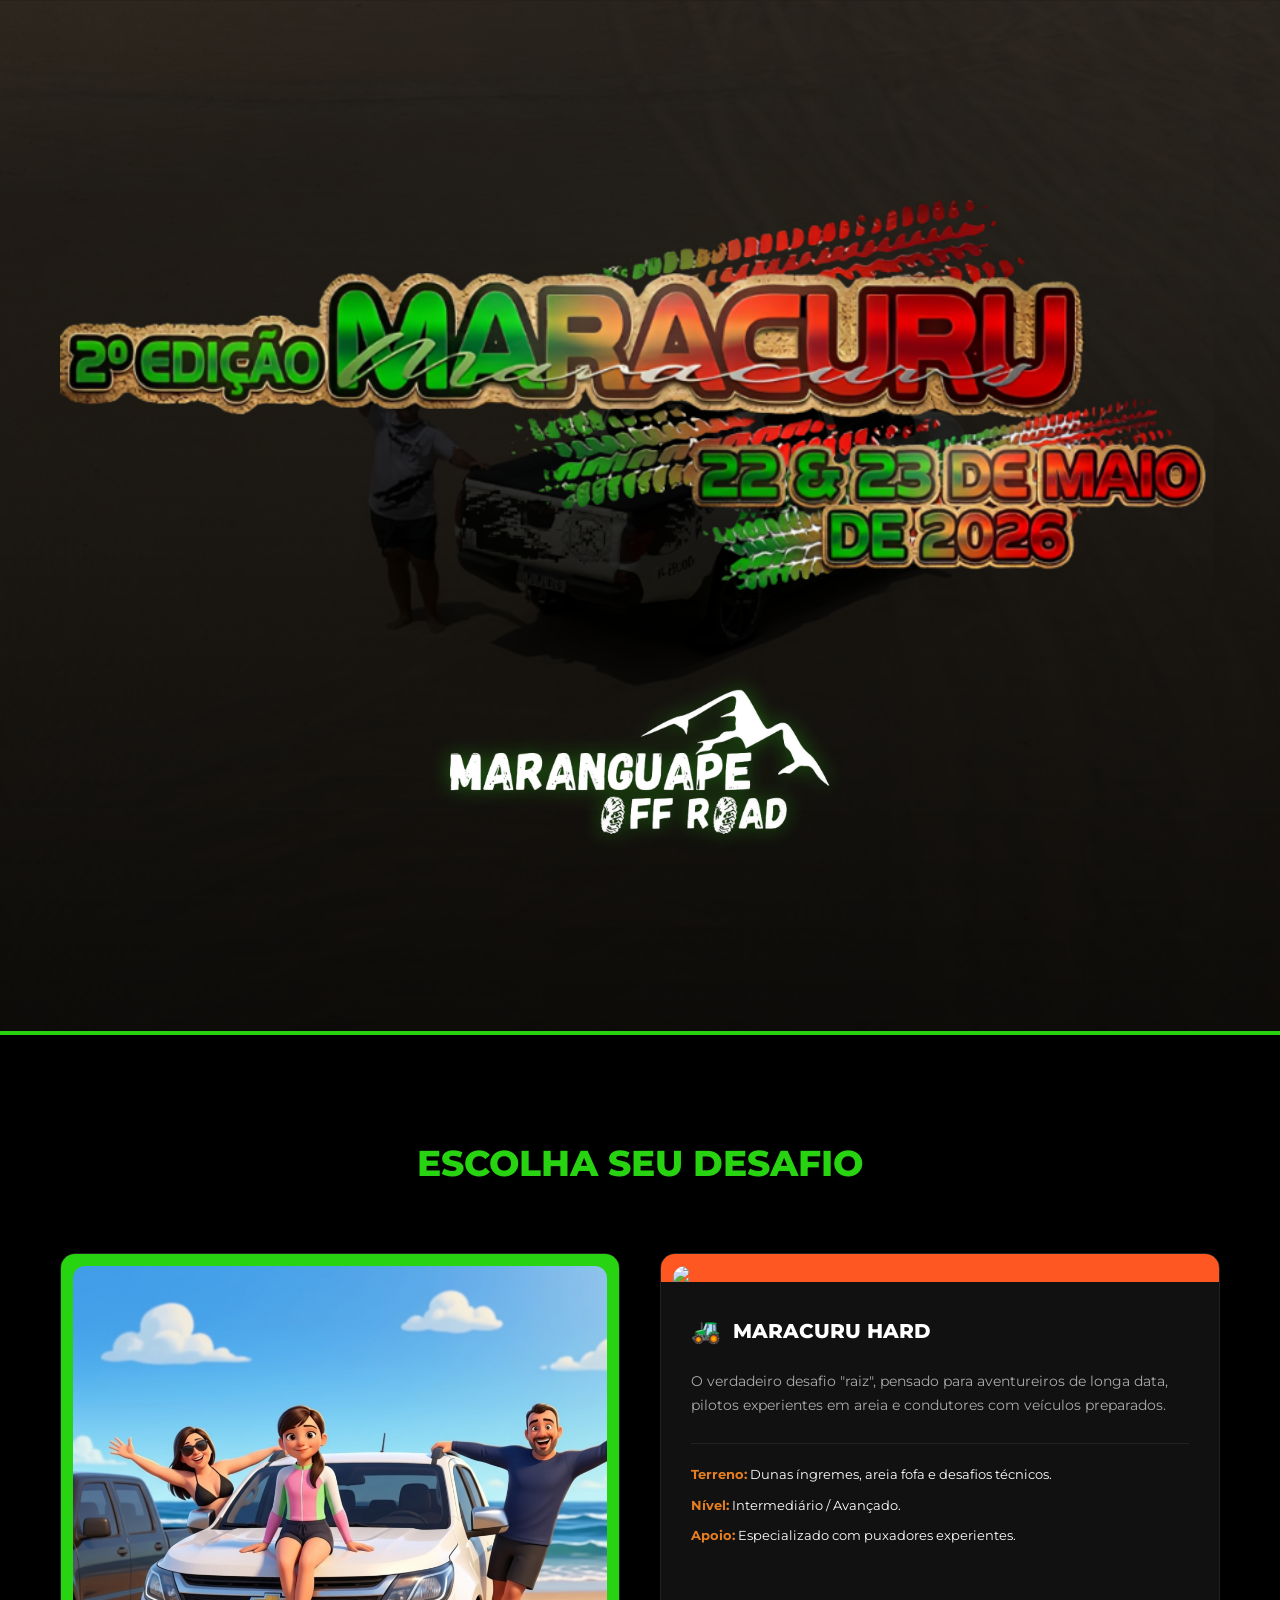
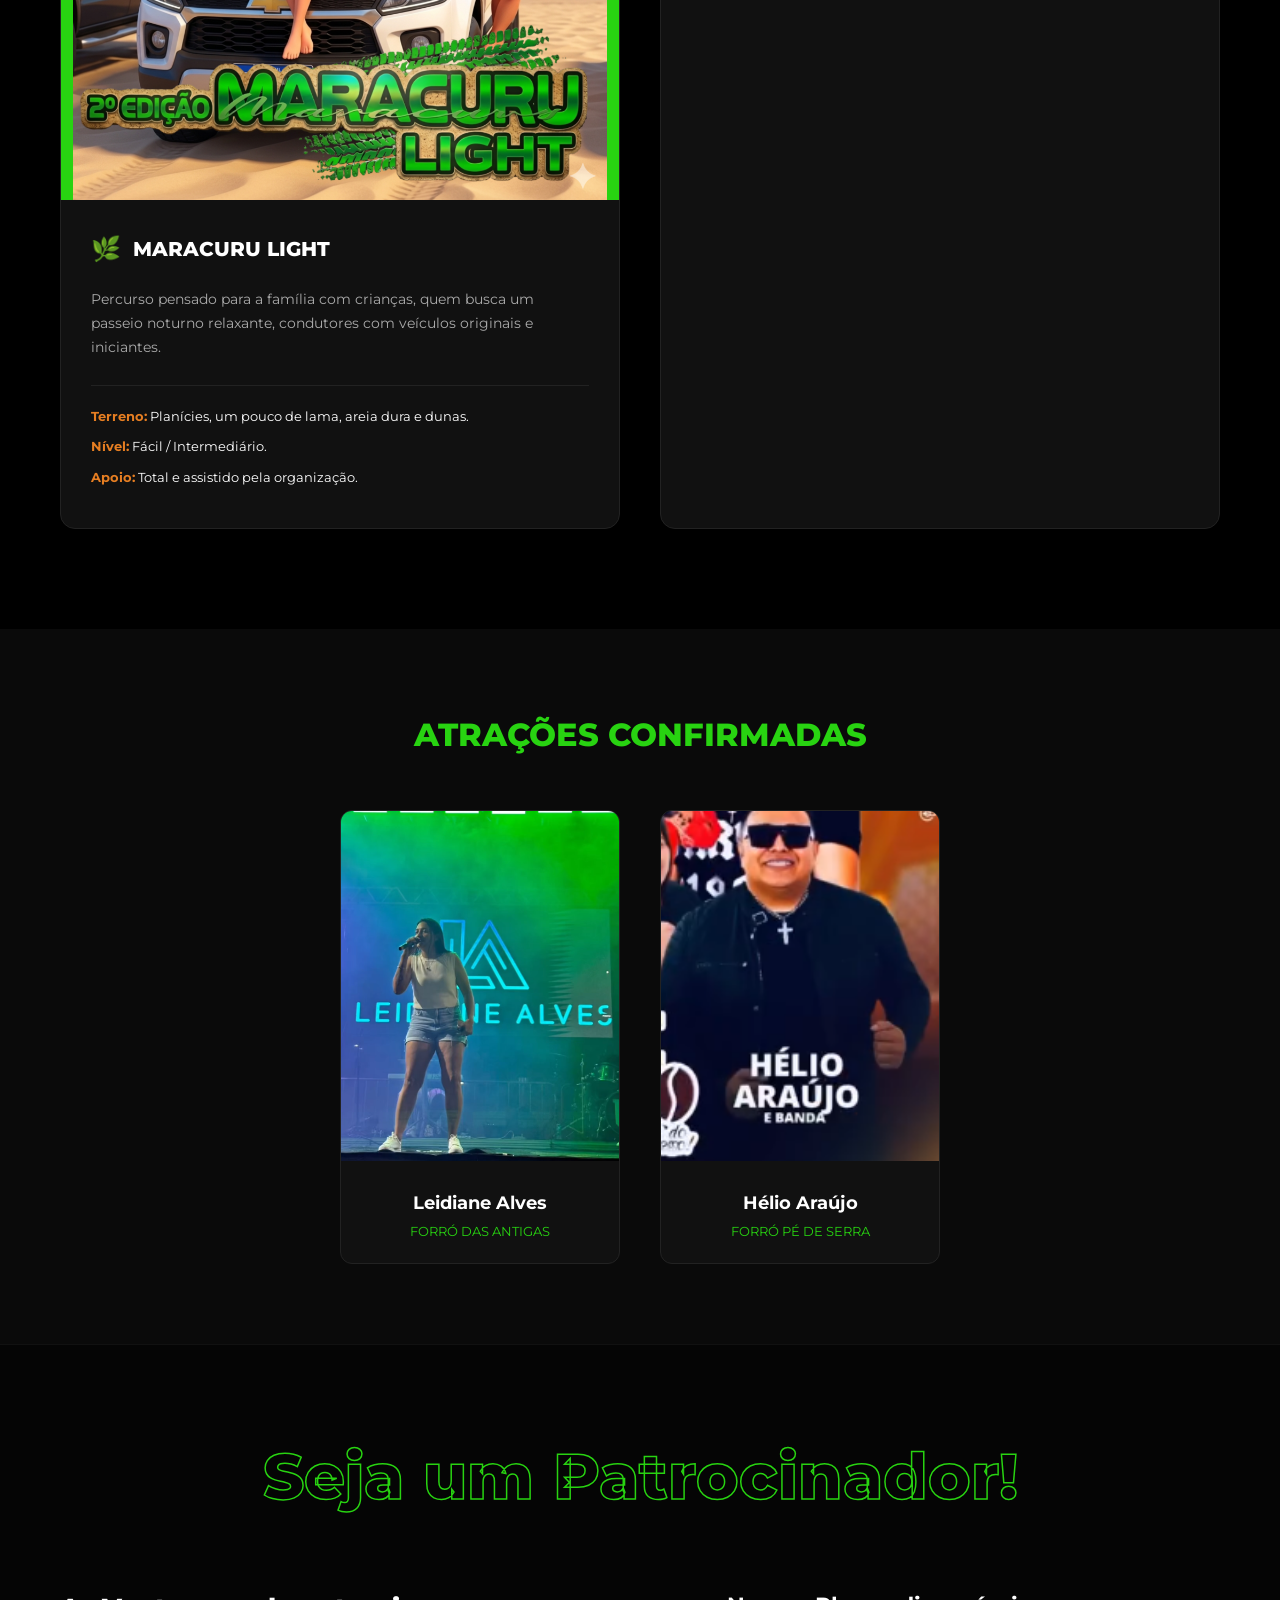
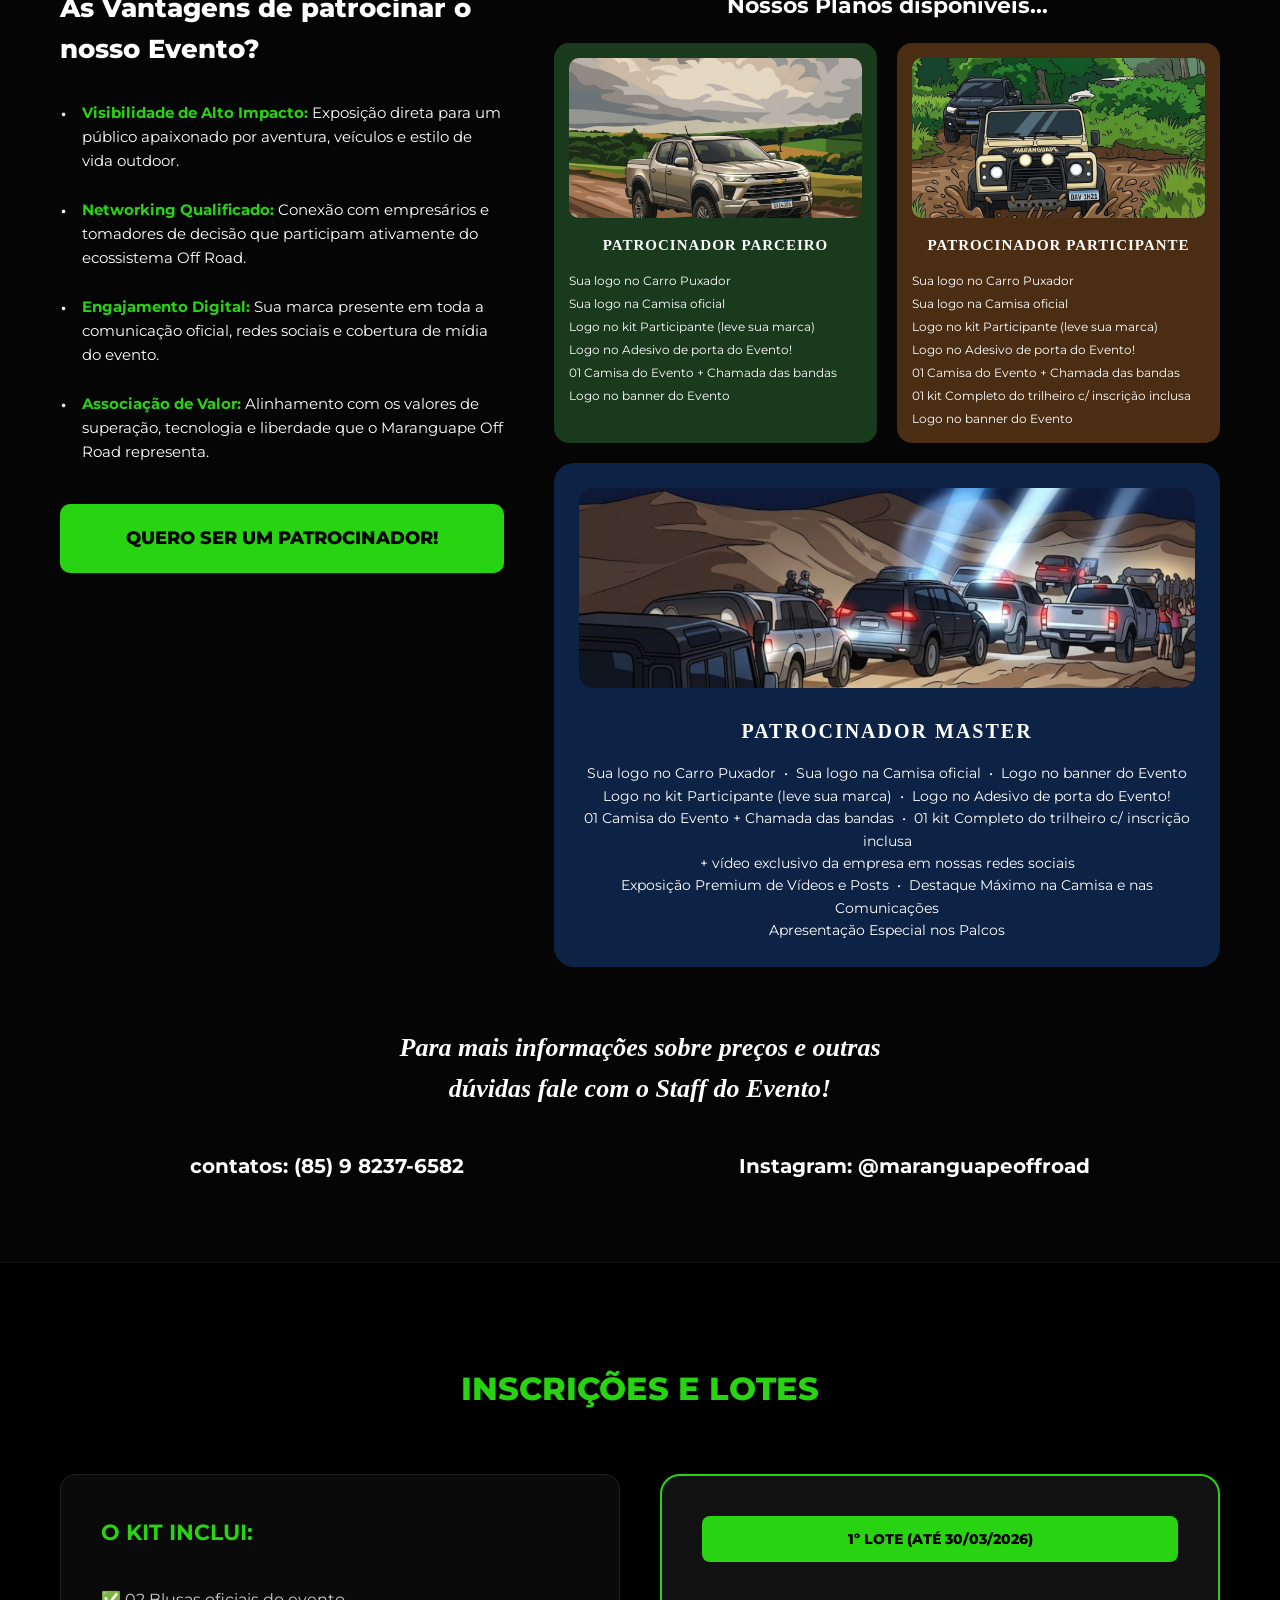
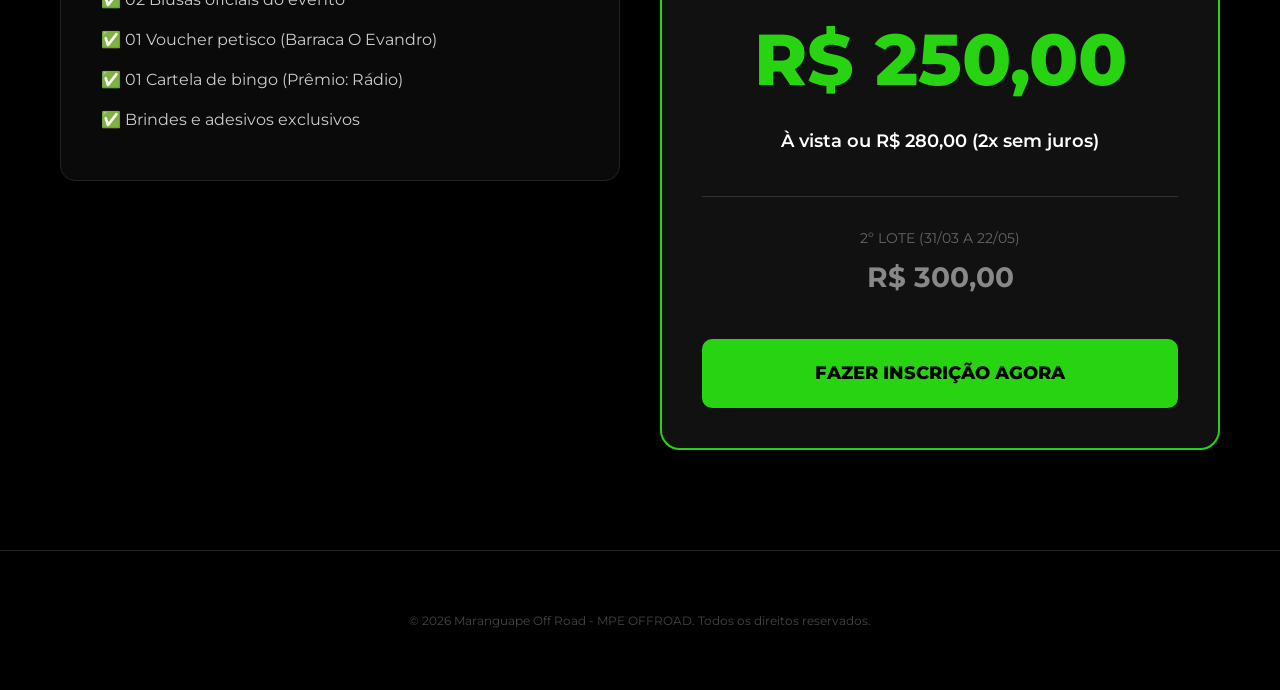
==== index.html @ 3bf5df9e "Update index.html" ====
<!doctype html>
<html lang="pt-br">
  <head>
    <meta charset="UTF-8" />
    <meta name="viewport" content="width=device-width, initial-scale=1.0" />
    <title>2ª Edição Maracuru - Desafio nas Dunas</title>
    <link rel="stylesheet" href="style.css" />
    <link
      href="https://fonts.googleapis.com/css2?family=Montserrat:wght@400;700;800&display=swap"
      rel="stylesheet"
    />
    <style>
      body {
        font-family: "Montserrat", sans-serif;
        background-color: #000;
        color: #fff;
        margin: 0;
        padding: 0;
      }
      .container {
        max-width: 1200px;
        margin: 0 auto;
        padding: 0 20px;
      }

      .btn-principal {
        display: inline-block;
        background-color: #28d311;
        color: #000;
        padding: 15px 35px;
        border-radius: 5px;
        font-weight: 800;
        text-decoration: none;
        text-transform: uppercase;
        transition: 0.3s;
        border: none;
        cursor: pointer;
        text-align: center;
      }
      .btn-principal:hover {
        transform: scale(1.05);
        box-shadow: 0 0 20px rgba(40, 211, 17, 0.5);
      }

      /* Estilos dos Cards de Desafio */
      .grid-desafios {
        display: grid;
        grid-template-columns: repeat(auto-fit, minmax(340px, 1fr));
        gap: 40px;
        margin-top: 50px;
      }
      .card-desafio {
        background: #111;
        border-radius: 15px;
        overflow: hidden;
        border: 1px solid #222;
      }
      .img-moldura {
        padding: 12px 12px 0 12px;
      }
      .img-moldura img {
        width: 100%;
        height: auto;
        display: block;
        border-radius: 12px 12px 0 0;
      }
      .verde-light {
        background: #28d311;
      }
      .laranja-hard {
        background: #ff5722;
      }
      .card-conteudo {
        padding: 30px;
      }
      .titulo-card-rota {
        display: flex;
        align-items: center;
        gap: 12px;
        font-size: 20px;
        font-weight: 800;
        margin-bottom: 20px;
        text-transform: uppercase;
      }
      .icon-light {
        color: #28d311;
        font-size: 24px;
      }
      .icon-hard {
        color: #ff5722;
        font-size: 24px;
      }
      .desc-texto {
        color: #aaa;
        font-size: 14px;
        line-height: 1.7;
        margin-bottom: 25px;
      }
      .lista-info {
        list-style: none;
        padding: 0;
        font-size: 13px;
        border-top: 1px solid #222;
        padding-top: 20px;
      }
      .lista-info li {
        margin-bottom: 10px;
      }
      .lista-info strong {
        color: #e67e22;
      }

      /* Estilo do Lote Final */
      .lotes-grid {
        display: grid;
        grid-template-columns: repeat(auto-fit, minmax(320px, 1fr));
        gap: 40px;
        margin-top: 60px;
        align-items: start;
      }
      .card-lote-estilo-foto {
        background: #111;
        border: 2px solid #28d311;
        border-radius: 20px;
        padding: 40px;
        text-align: center;
        position: relative;
      }
    </style>
  </head>
  <body>
    <header
      style="
        background-image:
          linear-gradient(to bottom, rgba(0, 0, 0, 0.7), rgba(0, 0, 0, 0.9)),
          url(&quot;layoutmaracuru.png&quot;);
        background-size: cover;
        background-position: center;
        padding: 160px 20px;
        text-align: center;
      "
    >
      <div
        class="container"
        style="display: flex; flex-direction: column; align-items: center"
      >
        <div
          style="
            display: flex;
            justify-content: center;
            align-items: center;
            position: relative;
            width: 100%;
            max-width: 1400px;
            margin-bottom: 50px;
          "
        >
          <img
            src="maracurufinals.png"
            alt="2ª Edição Maracuru"
            style="
              max-width: 1200px;
              width: 100%;
              height: auto;
              margin-bottom: 0px;
            "
          />
        </div>

          <img
            src="mpeoffroad.png"
            alt="MPE Offroad"
            style="
              max-width: 380px;
              width: 90%;
              height: auto;
              transition: 0.3s;
              filter: drop-shadow(0 0 10px rgba(40, 211, 17, 0.4));
            "
            onmouseover="this.style.transform = 'scale(1.05)'"
            onmouseout="this.style.transform = 'scale(1)'"
          />
        </a>
      </div>
    </header>

    <section style="padding: 100px 0; background: #000">
      <div class="container">
        <h2
          style="
            color: #28d311;
            text-align: center;
            font-size: 36px;
            font-weight: 800;
            text-transform: uppercase;
            margin-bottom: 60px;
          "
        >
          Escolha seu desafio
        </h2>
        <div class="grid-desafios">
          <div class="card-desafio">
            <div class="img-moldura verde-light">
              <img src="mlight.png" />
            </div>
            <div class="card-conteudo">
              <div class="titulo-card-rota">
                <span class="icon-light">🌿</span> MARACURU LIGHT
              </div>
              <p class="desc-texto">
                Percurso pensado para a família com crianças, quem busca um
                passeio noturno relaxante, condutores com veículos originais e
                iniciantes.
              </p>
              <ul class="lista-info">
                <li>
                  <strong>Terreno:</strong> Planícies, um pouco de lama, areia
                  dura e dunas.
                </li>
                <li><strong>Nível:</strong> Fácil / Intermediário.</li>
                <li>
                  <strong>Apoio:</strong> Total e assistido pela organização.
                </li>
              </ul>
            </div>
          </div>
          <div class="card-desafio">
            <div class="img-moldura laranja-hard">
              <img src="mhard.png" />
            </div>
            <div class="card-conteudo">
              <div class="titulo-card-rota">
                <span class="icon-hard">🚜</span> MARACURU HARD
              </div>
              <p class="desc-texto">
                O verdadeiro desafio "raiz", pensado para aventureiros de longa
                data, pilotos experientes em areia e condutores com veículos
                preparados.
              </p>
              <ul class="lista-info">
                <li>
                  <strong>Terreno:</strong> Dunas íngremes, areia fofa e
                  desafios técnicos.
                </li>
                <li><strong>Nível:</strong> Intermediário / Avançado.</li>
                <li>
                  <strong>Apoio:</strong> Especializado com puxadores
                  experientes.
                </li>
              </ul>
            </div>
          </div>
        </div>
      </div>
    </section>

    <section style="padding: 80px 0; background: #0a0a0a">
      <div class="container">
        <h2
          style="
            color: #28d311;
            text-align: center;
            font-size: 32px;
            font-weight: 800;
            text-transform: uppercase;
          "
        >
          Atrações Confirmadas
        </h2>
        <div
          style="
            display: flex;
            flex-wrap: wrap;
            justify-content: center;
            gap: 40px;
            margin-top: 50px;
          "
        >
          <div
            style="
              background: #111;
              width: 280px;
              border-radius: 12px;
              overflow: hidden;
              text-align: center;
              border: 1px solid #222;
            "
          >
            <img
              src="leidiane.png"
              style="width: 100%; height: 350px; object-fit: cover"
            />
            <div style="padding: 20px">
              <h4 style="margin: 0; font-size: 18px; font-weight: 700">
                Leidiane Alves
              </h4>
              <small style="color: #28d311; text-transform: uppercase"
                >Forró das Antigas</small
              >
            </div>
          </div>
          <div
            style="
              background: #111;
              width: 280px;
              border-radius: 12px;
              overflow: hidden;
              text-align: center;
              border: 1px solid #222;
            "
          >
            <img
              src="helioaraujo.png"
              style="width: 100%; height: 350px; object-fit: cover"
            />
            <div style="padding: 20px">
              <h4 style="margin: 0; font-size: 18px; font-weight: 700">
                Hélio Araújo
              </h4>
              <small style="color: #28d311; text-transform: uppercase"
                >Forró Pé de Serra</small
              >
            </div>
          </div>
        </div>
      </div>
    </section>

    <section
      id="patrocinadores"
      style="padding: 80px 0; background: #050505; border-top: 1px solid #111"
    >
      <div class="container" style="max-width: 1200px">
        <div style="text-align: center; margin-bottom: 60px">
          <h2
            style="
              font-size: clamp(36px, 6vw, 64px);
              font-weight: 800;
              color: transparent;
              -webkit-text-stroke: 1.5px #28d311;
              margin: 0;
              font-family: &quot;Montserrat&quot;, sans-serif;
            "
          >
            Seja um Patrocinador!
          </h2>
        </div>

        <div
          style="
            display: flex;
            flex-wrap: wrap;
            gap: 50px;
            justify-content: space-between;
          "
        >
          <div style="flex: 1; min-width: 300px; max-width: 450px">
            <h3
              style="
                color: #fff;
                font-size: 26px;
                font-weight: 800;
                margin-bottom: 30px;
                text-align: left;
              "
            >
              As Vantagens de patrocinar o<br />nosso Evento?
            </h3>
            <ul
              style="
                list-style: none;
                padding: 0;
                color: #fff;
                font-size: 15px;
                line-height: 1.6;
              "
            >
              <li style="margin-bottom: 25px; display: flex; gap: 15px">
                <span style="color: #fff; font-size: 24px; line-height: 1"
                  >•</span
                >
                <div>
                  <strong style="color: #28d311"
                    >Visibilidade de Alto Impacto:</strong
                  >
                  Exposição direta para um público apaixonado por aventura,
                  veículos e estilo de vida outdoor.
                </div>
              </li>
              <li style="margin-bottom: 25px; display: flex; gap: 15px">
                <span style="color: #fff; font-size: 24px; line-height: 1"
                  >•</span
                >
                <div>
                  <strong style="color: #28d311"
                    >Networking Qualificado:</strong
                  >
                  Conexão com empresários e tomadores de decisão que participam
                  ativamente do ecossistema Off Road.
                </div>
              </li>
              <li style="margin-bottom: 25px; display: flex; gap: 15px">
                <span style="color: #fff; font-size: 24px; line-height: 1"
                  >•</span
                >
                <div>
                  <strong style="color: #28d311">Engajamento Digital:</strong>
                  Sua marca presente em toda a comunicação oficial, redes
                  sociais e cobertura de mídia do evento.
                </div>
              </li>
              <li style="display: flex; gap: 15px">
                <span style="color: #fff; font-size: 24px; line-height: 1"
                  >•</span
                >
                <div>
                  <strong style="color: #28d311">Associação de Valor:</strong>
                  Alinhamento com os valores de superação, tecnologia e
                  liberdade que o Maranguape Off Road representa.
                </div>
              </li>
            </ul>

            <div style="margin-top: 40px; text-align: center">
              <a
                href="empresario.html"
                class="btn-principal"
                style="
                  width: 100%;
                  box-sizing: border-box;
                  padding: 20px;
                  font-size: 18px;
                  border-radius: 10px;
                "
              >
                QUERO SER UM PATROCINADOR!
              </a>
            </div>
          </div>

          <div
            style="
              flex: 1.5;
              min-width: 320px;
              display: flex;
              flex-direction: column;
              align-items: center;
            "
          >
            <h3
              style="
                width: 100%;
                text-align: center;
                color: #fff;
                font-size: 22px;
                font-weight: 700;
                margin-top: 0;
                margin-bottom: 20px;
              "
            >
              Nossos Planos disponíveis...
            </h3>

            <div
              style="
                display: flex;
                gap: 20px;
                width: 100%;
                justify-content: space-between;
                margin-bottom: 20px;
              "
            >
              <div
                style="
                  background: #193a1c;
                  border-radius: 15px;
                  padding: 15px;
                  width: calc(50% - 10px);
                  text-align: left;
                  display: flex;
                  flex-direction: column;
                  box-sizing: border-box;
                "
              >
                <img
                  src="patreon1.png"
                  alt="Patrocinador Parceiro"
                  style="
                    width: 100%;
                    border-radius: 10px;
                    height: 160px;
                    object-fit: cover;
                  "
                />
                <h4
                  style="
                    color: #fff;
                    text-align: center;
                    font-size: 15px;
                    margin: 15px 0;
                    font-weight: 800;
                    font-family: &quot;Times New Roman&quot;, serif;
                    letter-spacing: 1px;
                  "
                >
                  PATROCINADOR PARCEIRO
                </h4>
                <ul
                  style="
                    color: #fff;
                    list-style: none;
                    padding: 0;
                    font-size: 12px;
                    line-height: 1.5;
                    margin: 0;
                  "
                >
                  <li style="margin-bottom: 5px">Sua logo no Carro Puxador</li>
                  <li style="margin-bottom: 5px">Sua logo na Camisa oficial</li>
                  <li style="margin-bottom: 5px">
                    Logo no kit Participante (leve sua marca)
                  </li>
                  <li style="margin-bottom: 5px">
                    Logo no Adesivo de porta do Evento!
                  </li>
                  <li style="margin-bottom: 5px">
                    01 Camisa do Evento + Chamada das bandas
                  </li>
                  <li>Logo no banner do Evento</li>
                </ul>
              </div>

              <div
                style="
                  background: #4a2d13;
                  border-radius: 15px;
                  padding: 15px;
                  width: calc(50% - 10px);
                  text-align: left;
                  display: flex;
                  flex-direction: column;
                  box-sizing: border-box;
                "
              >
                <img
                  src="patreon2.png"
                  alt="Patrocinador Participante"
                  style="
                    width: 100%;
                    border-radius: 10px;
                    height: 160px;
                    object-fit: cover;
                  "
                />
                <h4
                  style="
                    color: #fff;
                    text-align: center;
                    font-size: 15px;
                    margin: 15px 0;
                    font-weight: 800;
                    font-family: &quot;Times New Roman&quot;, serif;
                    letter-spacing: 1px;
                  "
                >
                  PATROCINADOR PARTICIPANTE
                </h4>
                <ul
                  style="
                    color: #fff;
                    list-style: none;
                    padding: 0;
                    font-size: 12px;
                    line-height: 1.5;
                    margin: 0;
                  "
                >
                  <li style="margin-bottom: 5px">Sua logo no Carro Puxador</li>
                  <li style="margin-bottom: 5px">Sua logo na Camisa oficial</li>
                  <li style="margin-bottom: 5px">
                    Logo no kit Participante (leve sua marca)
                  </li>
                  <li style="margin-bottom: 5px">
                    Logo no Adesivo de porta do Evento!
                  </li>
                  <li style="margin-bottom: 5px">
                    01 Camisa do Evento + Chamada das bandas
                  </li>
                  <li style="margin-bottom: 5px">
                    01 kit Completo do trilheiro c/ inscrição inclusa
                  </li>
                  <li>Logo no banner do Evento</li>
                </ul>
              </div>
            </div>

            <div
              style="
                background: #0d2345;
                border-radius: 20px;
                padding: 25px;
                width: 100%;
                box-sizing: border-box;
                text-align: center;
              "
            >
              <img
                src="patreon3.png"
                alt="Patrocinador Master"
                style="
                  width: 100%;
                  border-radius: 15px;
                  height: 200px;
                  object-fit: cover;
                "
              />
              <h4
                style="
                  color: #fff;
                  font-size: 20px;
                  font-weight: 800;
                  margin: 20px 0 15px 0;
                  letter-spacing: 2px;
                  font-family: &quot;Times New Roman&quot;, serif;
                "
              >
                PATROCINADOR MASTER
              </h4>
              <div style="color: #fff; font-size: 14px; line-height: 1.6">
                Sua logo no Carro Puxador &nbsp;•&nbsp; Sua logo na Camisa
                oficial &nbsp;•&nbsp; Logo no banner do Evento<br />
                Logo no kit Participante (leve sua marca) &nbsp;•&nbsp; Logo no
                Adesivo de porta do Evento!<br />
                01 Camisa do Evento + Chamada das bandas &nbsp;•&nbsp; 01 kit
                Completo do trilheiro c/ inscrição inclusa<br />
                + vídeo exclusivo da empresa em nossas redes sociais<br />
                Exposição Premium de Vídeos e Posts &nbsp;•&nbsp; Destaque
                Máximo na Camisa e nas Comunicações<br />
                Apresentação Especial nos Palcos
              </div>
            </div>
          </div>
        </div>

        <div style="margin-top: 60px; text-align: center">
          <h4
            style="
              color: #fff;
              font-size: 26px;
              font-style: italic;
              font-weight: 800;
              margin-bottom: 40px;
              font-family: &quot;Times New Roman&quot;, serif;
            "
          >
            Para mais informações sobre preços e outras<br />dúvidas fale com o
            Staff do Evento!
          </h4>
          <div
            style="
              display: flex;
              justify-content: space-between;
              flex-wrap: wrap;
              gap: 20px;
              max-width: 900px;
              margin: 0 auto;
              color: #fff;
              font-weight: 700;
              font-size: 20px;
            "
          >
            <span>contatos: (85) 9 8237-6582</span>
            <span>Instagram: @maranguapeoffroad</span>
          </div>
        </div>
      </div>
    </section>

    <section
      id="lotes"
      style="padding: 100px 0; background: #000; border-top: 1px solid #111"
    >
      <div class="container">
        <h2
          style="
            color: #28d311;
            text-align: center;
            font-size: 32px;
            font-weight: 800;
            text-transform: uppercase;
            margin-bottom: 60px;
          "
        >
          Inscrições e Lotes
        </h2>
        <div class="lotes-grid">
          <div
            style="
              background: #0a0a0a;
              padding: 40px;
              border-radius: 15px;
              border: 1px solid #222;
            "
          >
            <h3
              style="
                color: #28d311;
                margin-top: 0;
                font-size: 22px;
                margin-bottom: 30px;
              "
            >
              O KIT INCLUI:
            </h3>
            <ul
              style="
                list-style: none;
                padding: 0;
                line-height: 2.5;
                font-size: 16px;
                color: #ccc;
              "
            >
              <li>✅ 02 Blusas oficiais do evento</li>
              <li>✅ 01 Voucher petisco (Barraca O Evandro)</li>
              <li>✅ 01 Cartela de bingo (Prêmio: Rádio)</li>
              <li>✅ Brindes e adesivos exclusivos</li>
            </ul>
          </div>
          <div class="card-lote-estilo-foto">
            <div
              style="
                background: #28d311;
                color: #000;
                padding: 12px;
                border-radius: 8px;
                font-weight: 800;
                font-size: 14px;
                margin-bottom: 40px;
                text-transform: uppercase;
              "
            >
              1º LOTE (Até 30/03/2026)
            </div>
            <div
              style="
                font-size: 72px;
                font-weight: 800;
                color: #28d311;
                margin-bottom: 10px;
              "
            >
              R$ 250,00
            </div>
            <p
              style="
                color: #fff;
                font-size: 18px;
                font-weight: 600;
                margin-bottom: 40px;
              "
            >
              À vista ou R$ 280,00 (2x sem juros)
            </p>
            <hr
              style="border: 0; border-top: 1px solid #333; margin-bottom: 30px"
            />
            <div style="margin-bottom: 40px">
              <p
                style="
                  color: #666;
                  font-size: 14px;
                  text-transform: uppercase;
                  margin-bottom: 5px;
                "
              >
                2º LOTE (31/03 a 22/05)
              </p>
              <p style="color: #888; font-size: 28px; font-weight: 700">
                R$ 300,00
              </p>
            </div>
            <a
              href="inscricao.html"
              class="btn-principal"
              style="
                width: 100%;
                box-sizing: border-box;
                padding: 20px;
                border-radius: 10px;
                font-size: 18px;
              "
            >
              FAZER INSCRIÇÃO AGORA
            </a>
          </div>
        </div>
      </div>
    </section>

    <footer
      style="
        padding: 60px 20px;
        text-align: center;
        color: #444;
        font-size: 12px;
        background: #000;
      "
    >
      <div class="container">
        <p style="margin: 0">
          &copy; 2026 Maranguape Off Road - MPE OFFROAD. Todos os direitos
          reservados.
        </p>
      </div>
    </footer>
  </body>
</html>
---- style.css ----
/* PROJETO: Maranguape Off Road - 2ª Edição Maracuru
   CORES: Verde (#28d311), Ocre/Terra (#b5651d), Fundo (#0a0a0a)
*/

:root {
  --verde-maracuru: #28d311;
  --ocre-terra: #b5651d;
  --preto-profundo: #0a0a0a;
  --cinza-card: #151515;
  --branco-texto: #f4f4f4;
}

* {
  margin: 0;
  padding: 0;
  box-sizing: border-box;
  font-family: "Montserrat", sans-serif;
}

body {
  background-color: var(--preto-profundo);
  color: var(--branco-texto);
  line-height: 1.6;
  overflow-x: hidden;
}

/* --- CABEÇALHO --- */
header {
  background: #000;
  padding: 20px;
  text-align: center;
  border-bottom: 4px solid var(--verde-maracuru);
}

.logo-header {
  height: 80px;
  filter: drop-shadow(0 0 10px rgba(40, 211, 17, 0.3));
  transition: 0.3s;
}

.logo-header:hover {
  transform: scale(1.05);
}

/* --- SEÇÃO HERO (LANDING PAGE) --- */
.hero-lp {
  height: 70vh;
  background:
    linear-gradient(rgba(0, 0, 0, 0.7), rgba(0, 0, 0, 0.7)),
    url("img/fundo-trilha.jpg") no-repeat center/cover;
  display: flex;
  align-items: center;
  justify-content: center;
  text-align: center;
}

.hero-overlay h1 {
  font-size: clamp(2.5rem, 8vw, 4rem);
  font-weight: 800;
  margin-bottom: 10px;
  color: var(--verde-maracuru);
  text-transform: uppercase;
}

.hero-overlay p {
  font-size: clamp(1rem, 4vw, 1.5rem);
  letter-spacing: 2px;
  margin-bottom: 30px;
}

/* --- BOTÕES --- */
.btn-principal {
  display: inline-block;
  background: var(--verde-maracuru);
  color: #000;
  padding: 18px 40px;
  border-radius: 5px;
  font-weight: 800;
  text-decoration: none;
  text-transform: uppercase;
  transition: 0.3s ease;
  border: none;
  cursor: pointer;
  text-align: center;
}

.btn-principal:hover {
  transform: scale(1.05);
  box-shadow: 0 0 25px rgba(40, 211, 17, 0.6);
  filter: brightness(1.1);
}

/* --- LAYOUT GERAL --- */
.container {
  max-width: 1100px;
  margin: 0 auto;
  padding: 60px 20px;
}

.titulo-secao {
  text-align: center;
  color: var(--verde-maracuru);
  font-size: 2.2rem;
  font-weight: 800;
  margin-bottom: 50px;
  text-transform: uppercase;
}

/* --- CARDS DE CATEGORIA (LIGHT/HARD) --- */
.categorias {
  display: flex;
  gap: 30px;
  flex-wrap: wrap;
}

.card-categoria {
  flex: 1;
  min-width: 300px;
  background: var(--cinza-card);
  padding: 40px;
  border-radius: 15px;
  border: 1px solid #333;
  transition: 0.3s;
}

.card-categoria h3 {
  font-size: 1.8rem;
  margin-bottom: 20px;
}

.detalhes-rota {
  list-style: none;
  margin-top: 20px;
  padding-top: 20px;
  border-top: 1px solid #333;
}

.detalhes-rota li {
  margin-bottom: 12px;
  font-size: 0.95rem;
}

.detalhes-rota li strong {
  color: var(--ocre-terra);
}

.light {
  border-top: 8px solid var(--verde-maracuru);
}
.hard {
  border-top: 8px solid #ff5722;
}

/* --- SEÇÃO DO KIT E LOTES --- */
.kit-secao {
  background: #111;
  padding: 80px 0;
}

.grid-kit {
  display: flex;
  gap: 40px;
  background: #000;
  padding: 40px;
  border-radius: 20px;
  align-items: flex-start;
  flex-wrap: wrap;
  border: 1px solid #222;
}

.kit-lista {
  flex: 1.5;
  min-width: 300px;
}
.kit-lista h3 {
  color: var(--verde-maracuru);
  margin-bottom: 20px;
}
.kit-lista ul {
  list-style: none;
}
.kit-lista li {
  font-size: 1.1rem;
  margin-bottom: 15px;
  display: flex;
  align-items: flex-start;
  gap: 12px;
}

/* --- CAIXA DE PREÇO --- */
.preco-box {
  flex: 1;
  min-width: 300px;
  background: var(--cinza-card);
  padding: 30px;
  border-radius: 15px;
  border: 2px solid var(--verde-maracuru);
  text-align: center;
}

.lote-atual span {
  display: block;
  background: var(--verde-maracuru);
  color: #000;
  font-weight: 800;
  padding: 5px;
  border-radius: 3px;
  font-size: 0.85rem;
  margin-bottom: 15px;
}

.preco-box .valor {
  font-size: 3.5rem;
  font-weight: 800;
  color: var(--verde-maracuru);
  margin: 5px 0;
}

.preco-box .pagamento {
  font-size: 1rem;
  color: #fff;
  font-weight: 600;
  margin-bottom: 20px;
}

/* --- ATRAÇÕES --- */
.grid-atracoes {
  display: flex;
  gap: 20px;
  justify-content: center;
  flex-wrap: wrap;
}

.card-atracao {
  background: #1a1a1a;
  padding: 30px;
  border-radius: 10px;
  text-align: center;
  width: 280px;
  border-bottom: 4px solid var(--ocre-terra);
}

.icon-music {
  font-size: 2.5rem;
  display: block;
  margin-bottom: 10px;
}

/* --- FORMULÁRIO (INSCRIÇÃO) --- */
.form-container {
  background: var(--cinza-card);
  padding: clamp(20px, 5vw, 40px);
  border-radius: 15px;
  max-width: 850px;
  margin: 40px auto;
  border: 1px solid #333;
}

fieldset {
  border: 1px solid #333;
  padding: 20px;
  margin-bottom: 30px;
  border-radius: 10px;
}

legend {
  padding: 0 15px;
  color: var(--verde-maracuru);
  font-weight: 800;
  font-size: 1.1rem;
  text-transform: uppercase;
}

.input-group {
  margin-bottom: 20px;
}
label {
  display: block;
  margin-bottom: 8px;
  font-weight: 600;
  font-size: 0.9rem;
  color: #bbb;
}

input,
select,
textarea {
  width: 100%;
  padding: 14px;
  background: #0a0a0a;
  border: 1px solid #444;
  color: #fff;
  border-radius: 6px;
  font-size: 1rem;
}

input:focus,
select:focus {
  border-color: var(--verde-maracuru);
  outline: none;
  box-shadow: 0 0 8px rgba(40, 211, 17, 0.2);
}

.input-row {
  display: grid;
  grid-template-columns: repeat(auto-fit, minmax(200px, 1fr));
  gap: 20px;
}

/* --- CRONÔMETRO --- */
#countdown-section {
  text-align: center;
  padding: 40px 0;
  background: linear-gradient(to bottom, #000, #111);
}

#countdown-timer {
  display: flex;
  justify-content: center;
  gap: 15px;
  margin-top: 20px;
}

.time-card {
  background: var(--verde-maracuru);
  color: #000;
  padding: 15px;
  border-radius: 8px;
  min-width: 90px;
  display: flex;
  flex-direction: column;
}

.time-card span {
  font-size: 2rem;
  font-weight: 900;
}
.time-card small {
  font-size: 0.7rem;
  font-weight: 700;
  text-transform: uppercase;
}

/* --- RODAPÉ --- */
footer {
  text-align: center;
  padding: 50px 20px;
  background: #000;
  color: #555;
  font-size: 0.85rem;
  border-top: 1px solid #222;
}

/* --- RESPONSIVIDADE --- */
@media (max-width: 768px) {
  .container {
    padding: 40px 15px;
  }
  .hero-overlay h1 {
    font-size: 2.5rem;
  }
  .grid-kit {
    flex-direction: column;
    padding: 25px;
  }
  .card-atracao {
    width: 100%;
  }
}
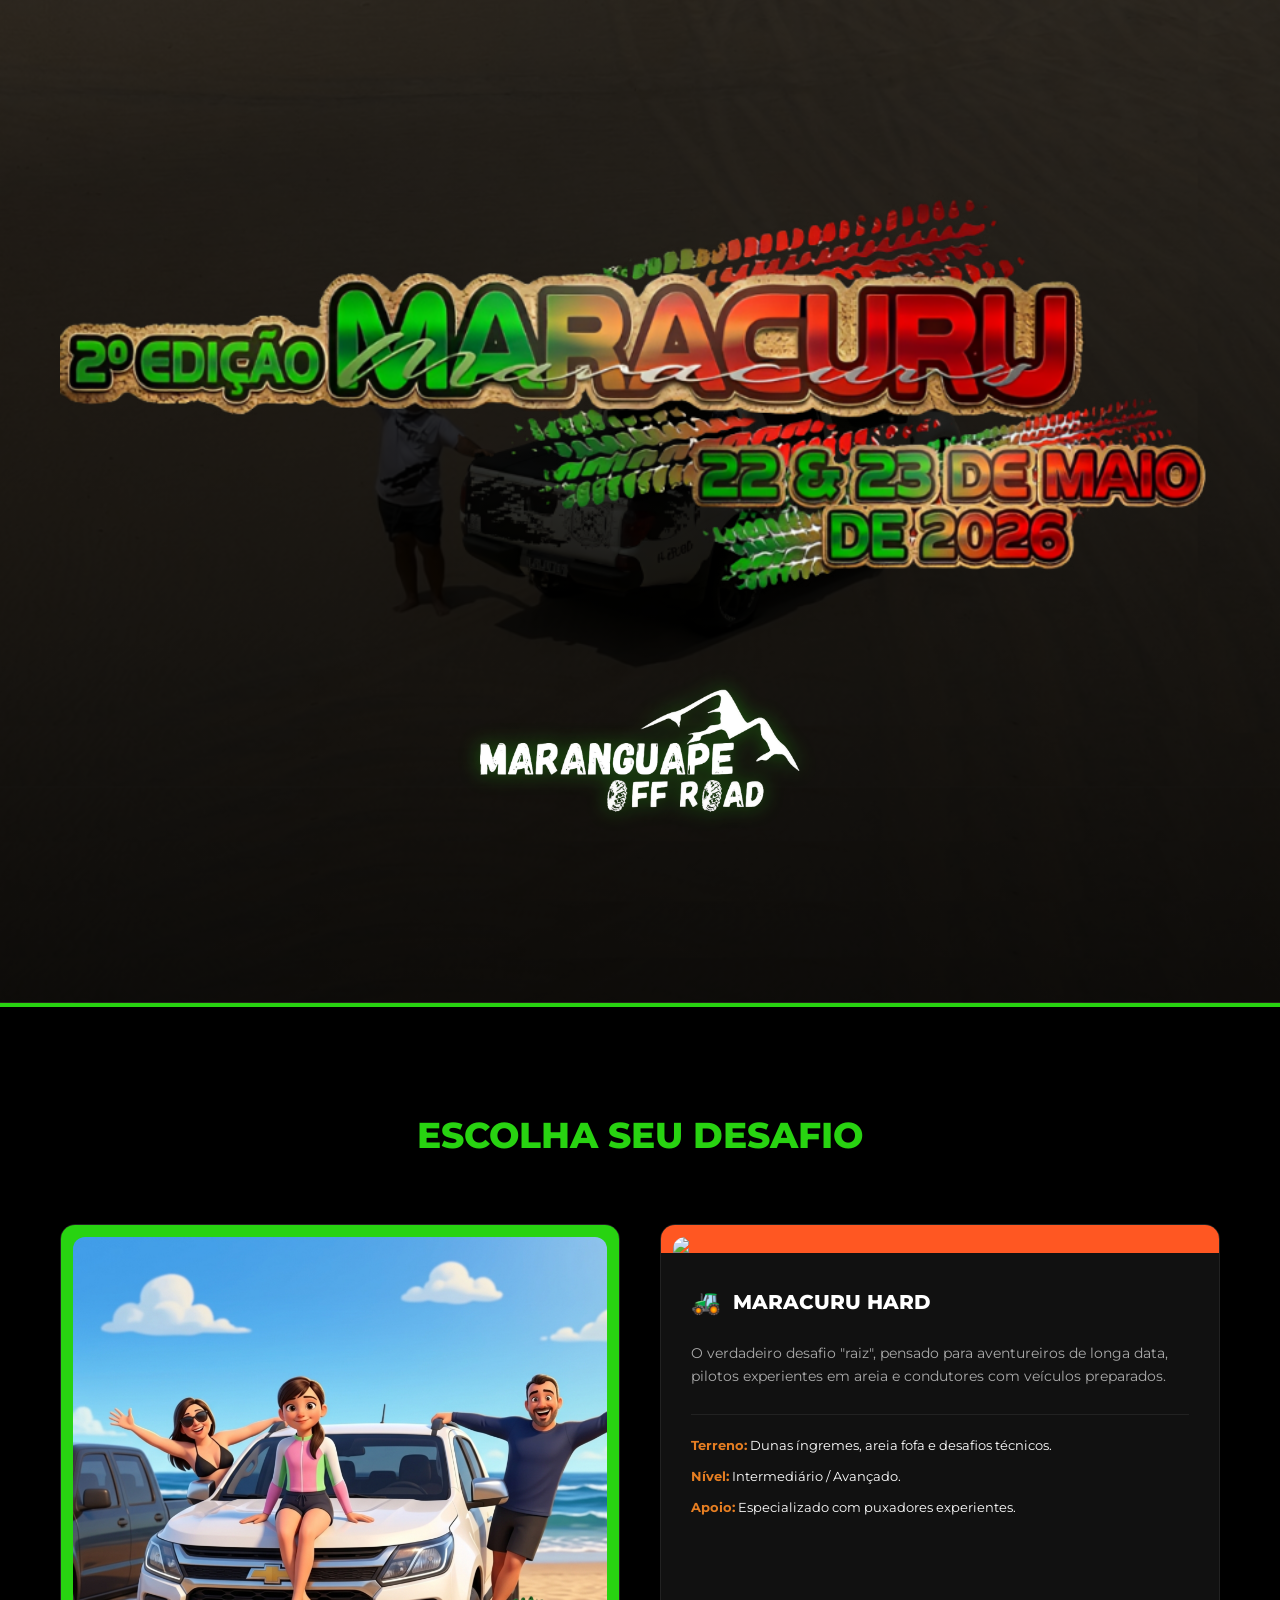
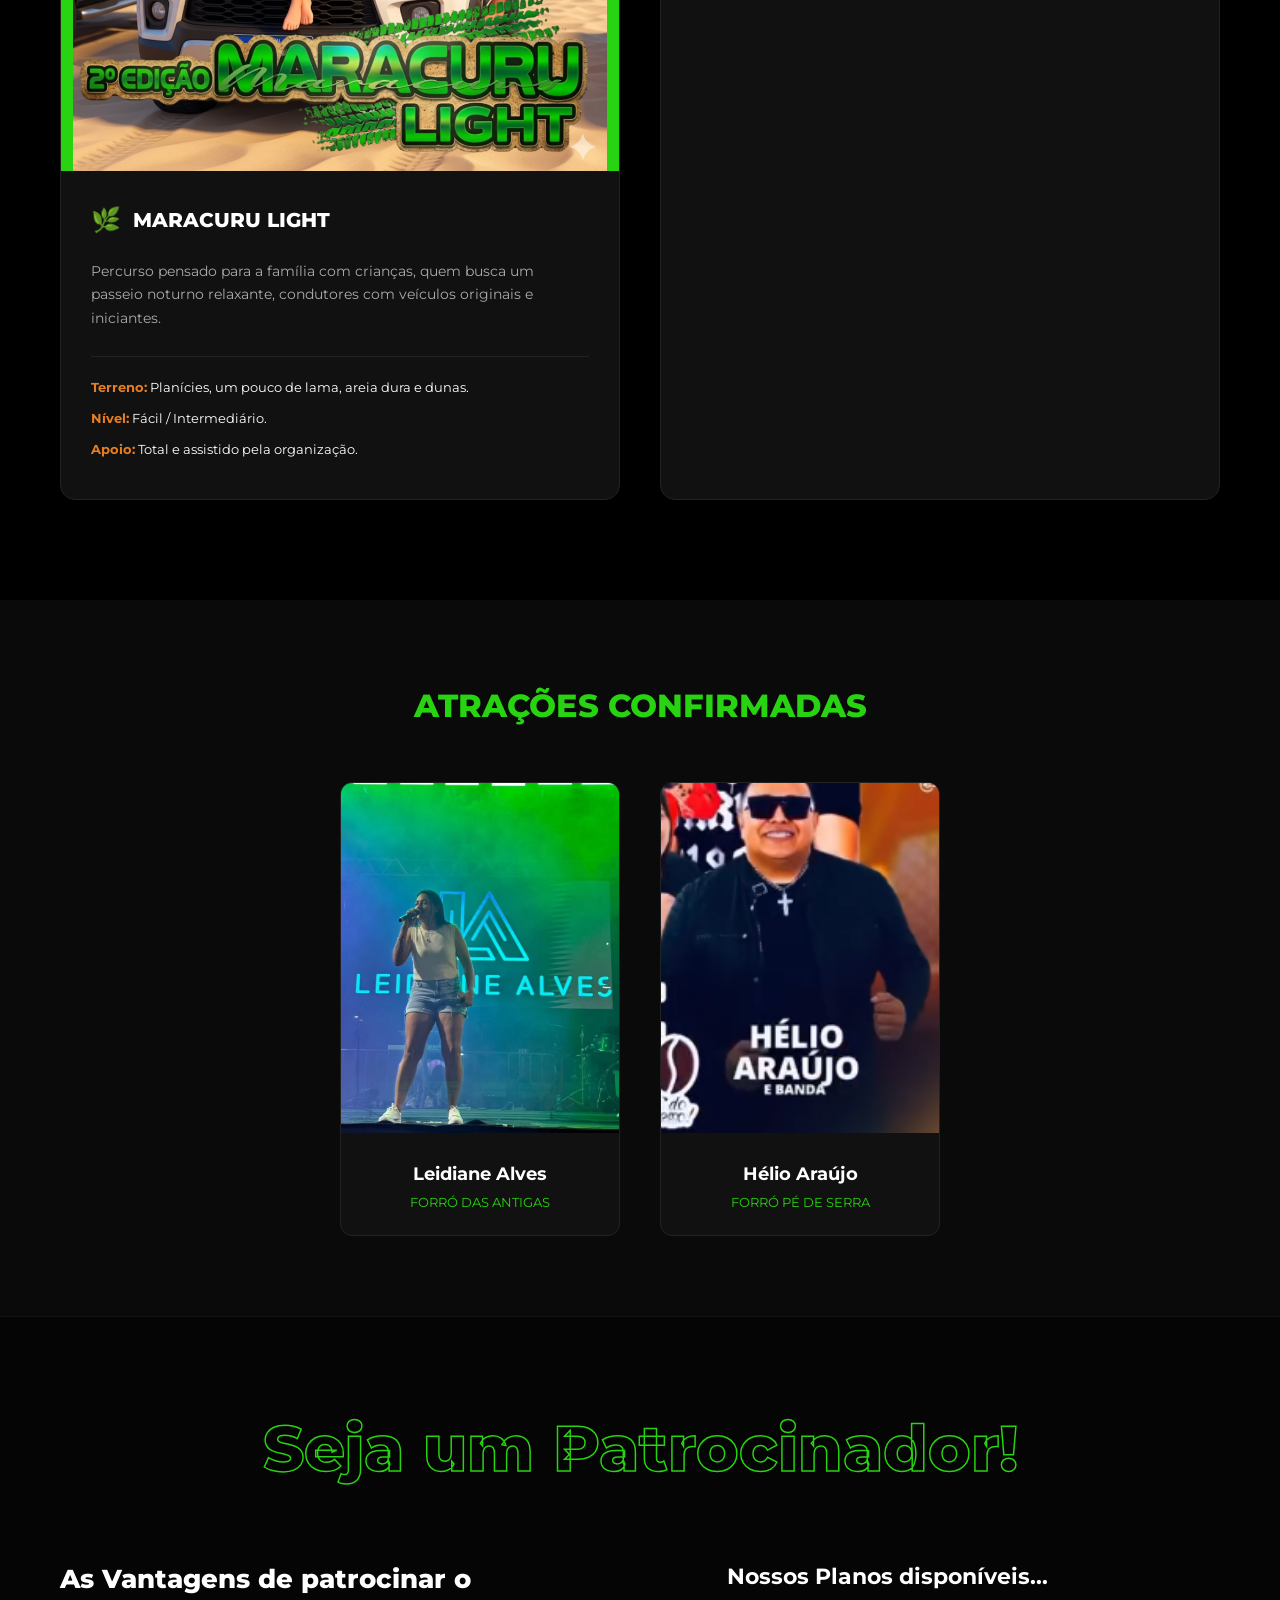
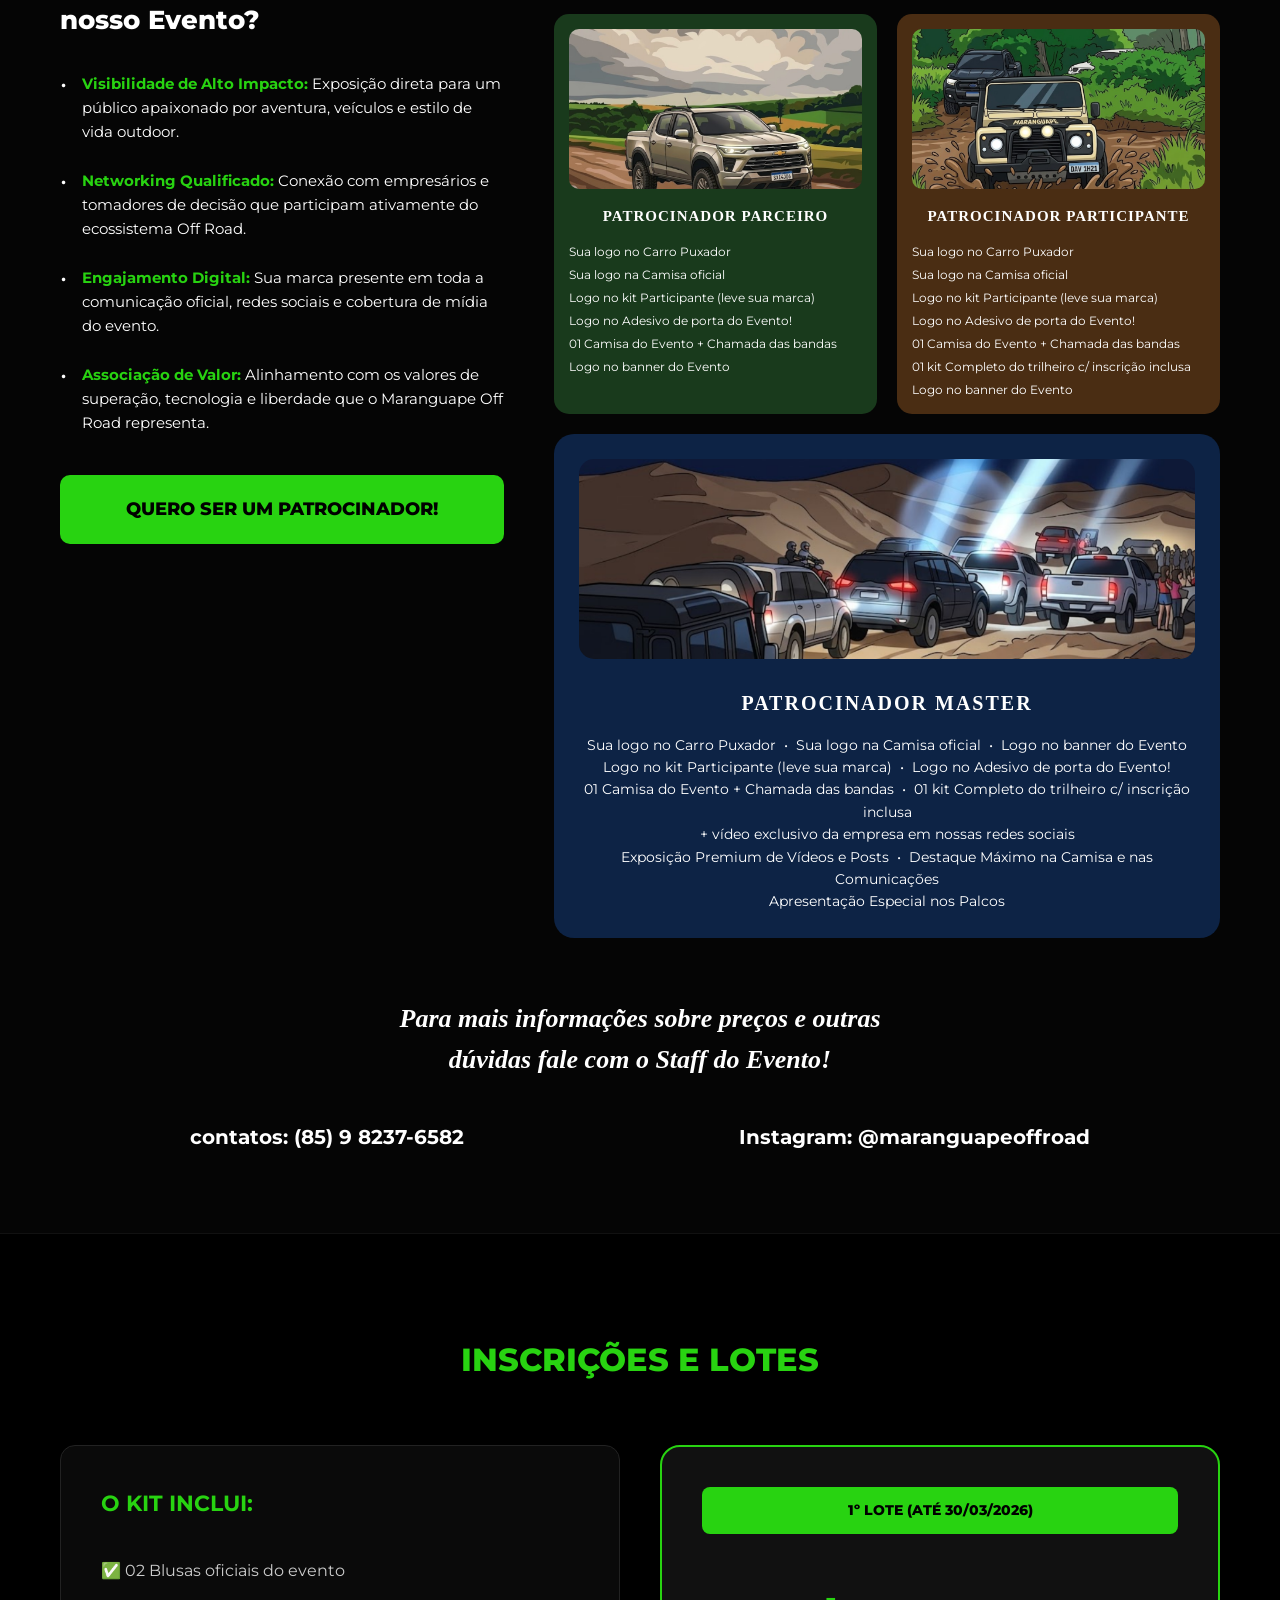
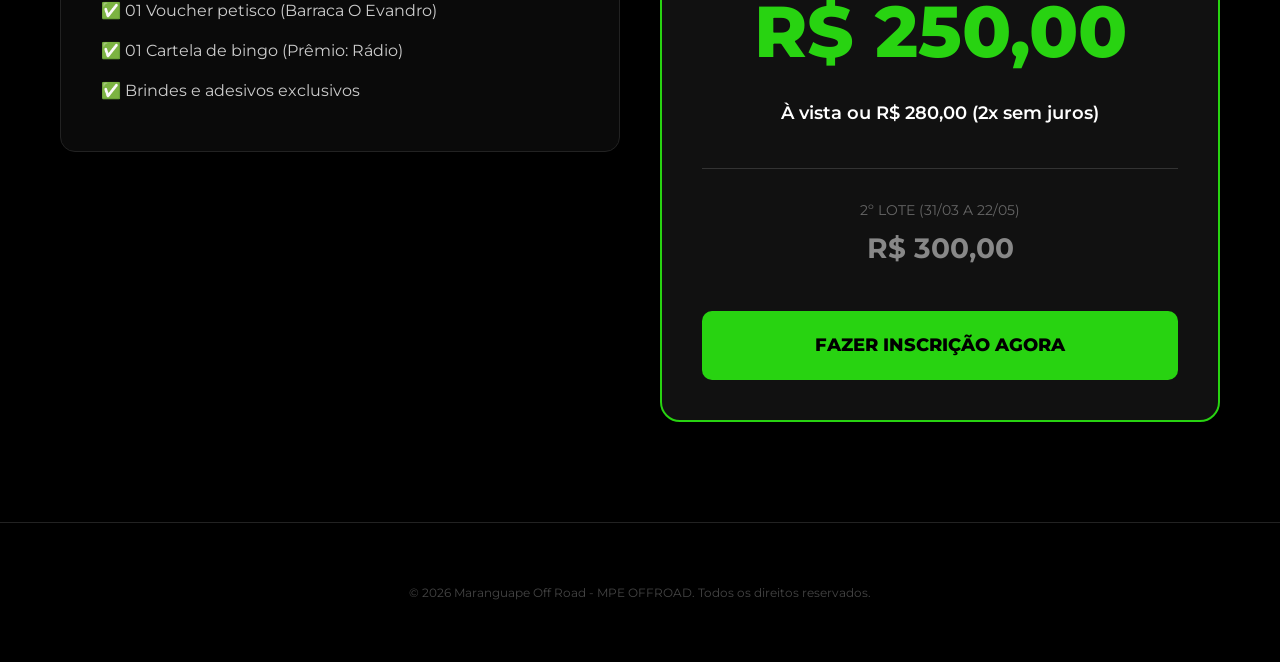
==== commit 3d11e588: "Update index.html" ====
--- a/index.html
+++ b/index.html
@@ -159,7 +159,7 @@
             src="maracurufinals.png"
             alt="2ª Edição Maracuru"
             style="
-              max-width: 1200px;
+              max-width: 1300px;
               width: 100%;
               height: auto;
               margin-bottom: 0px;
@@ -171,7 +171,7 @@
             src="mpeoffroad.png"
             alt="MPE Offroad"
             style="
-              max-width: 380px;
+              max-width: 320px;
               width: 90%;
               height: auto;
               transition: 0.3s;
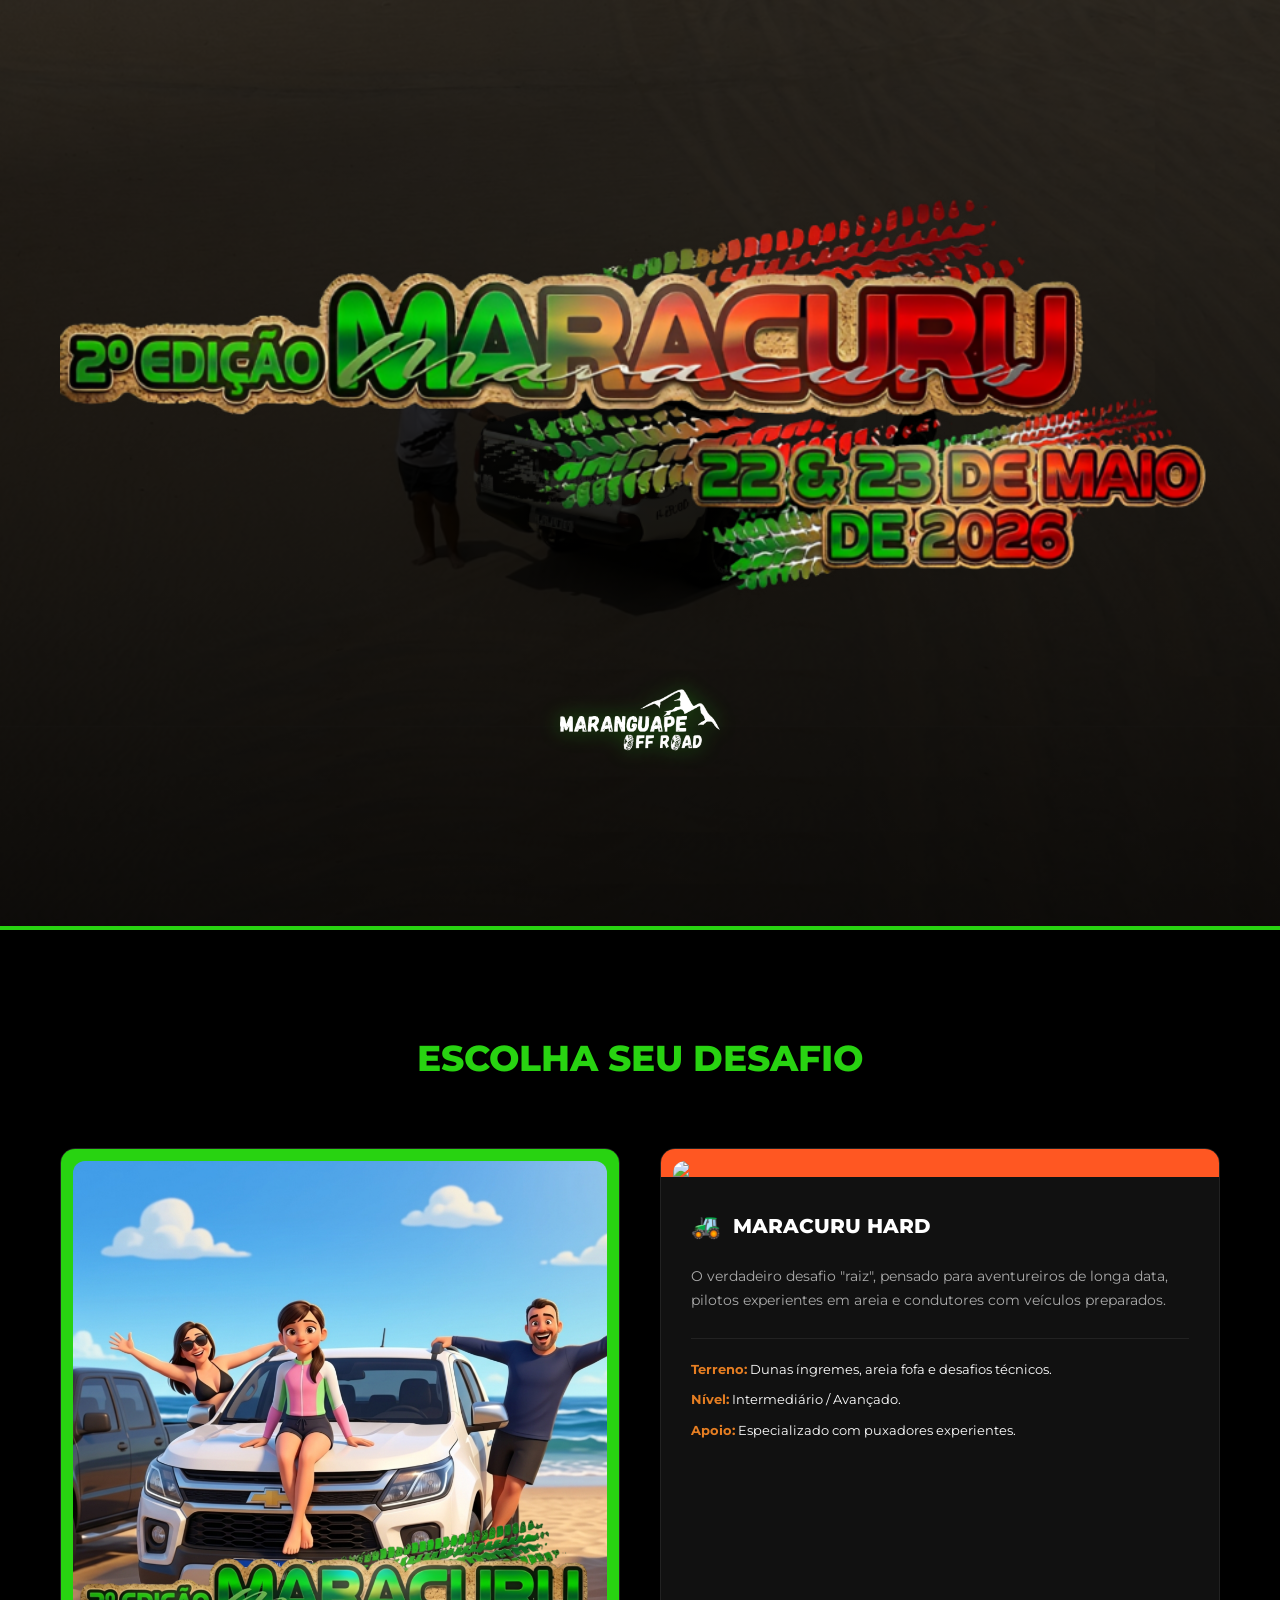
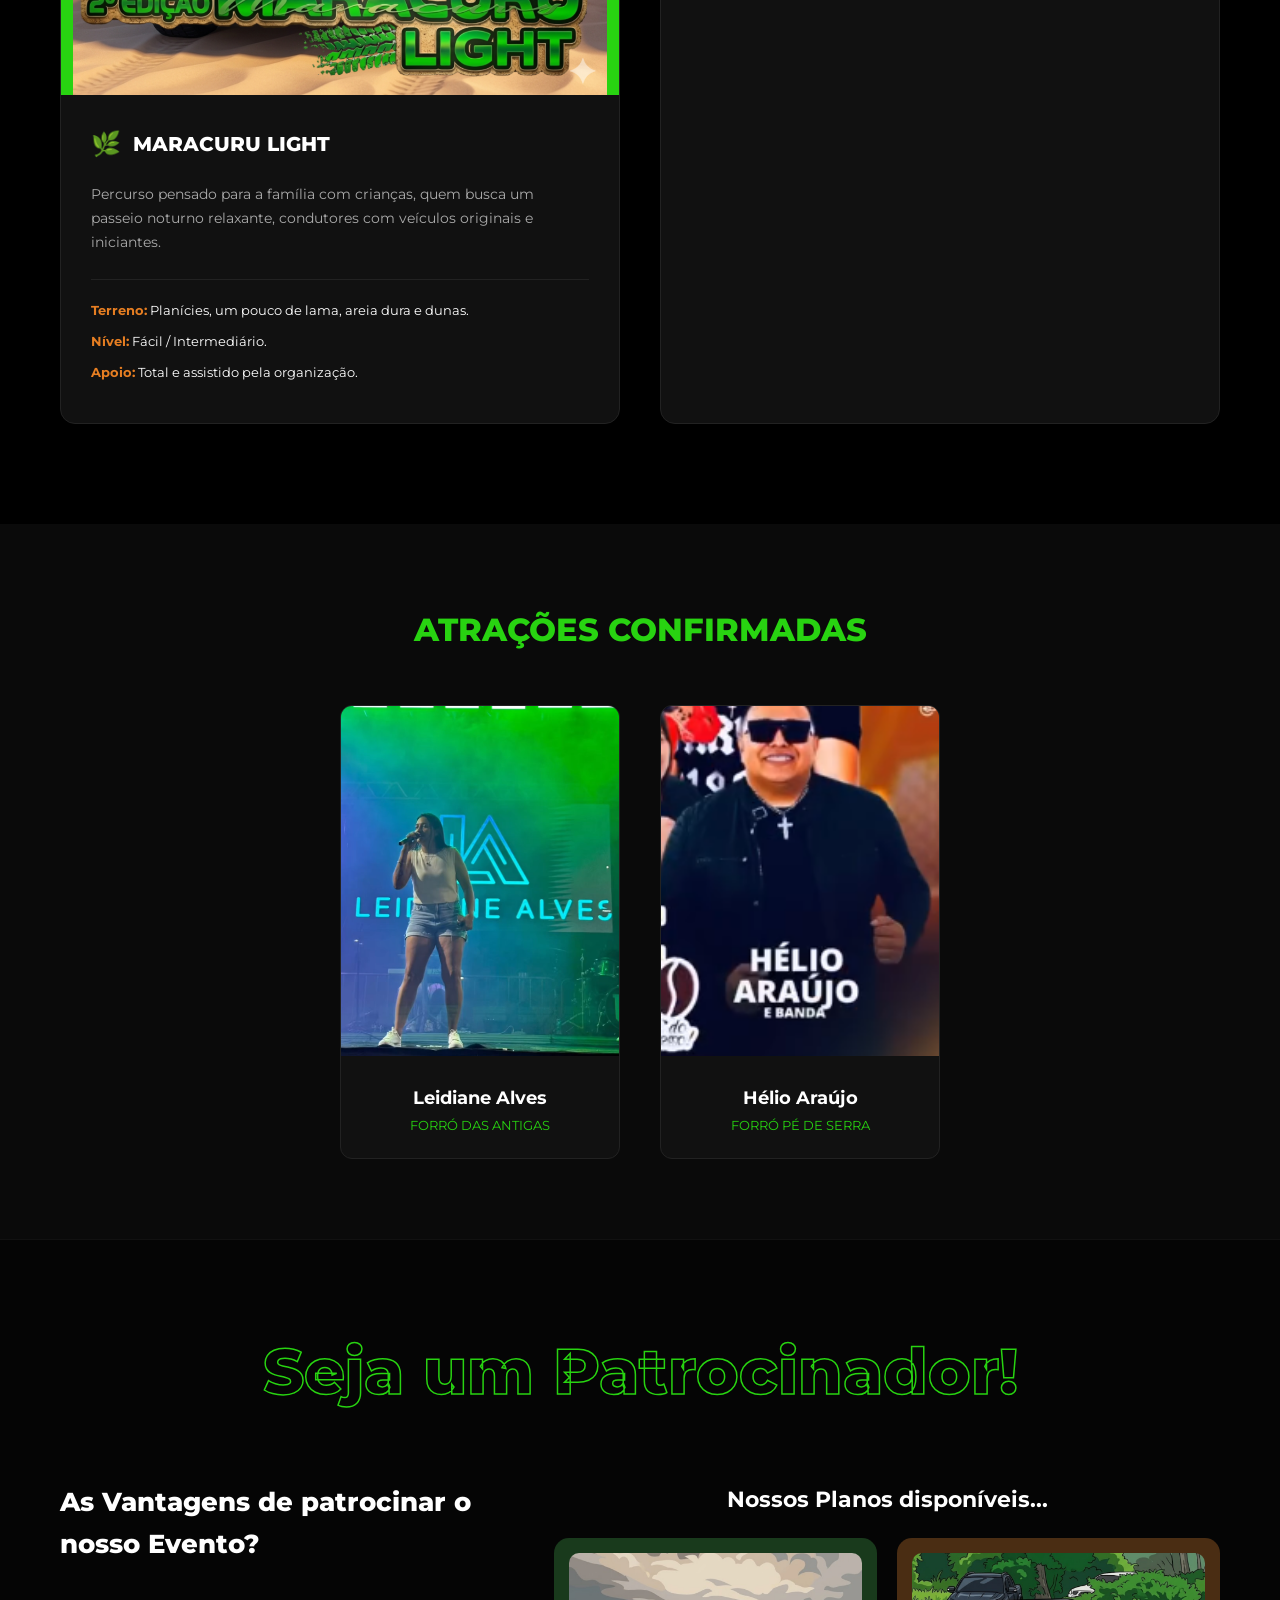
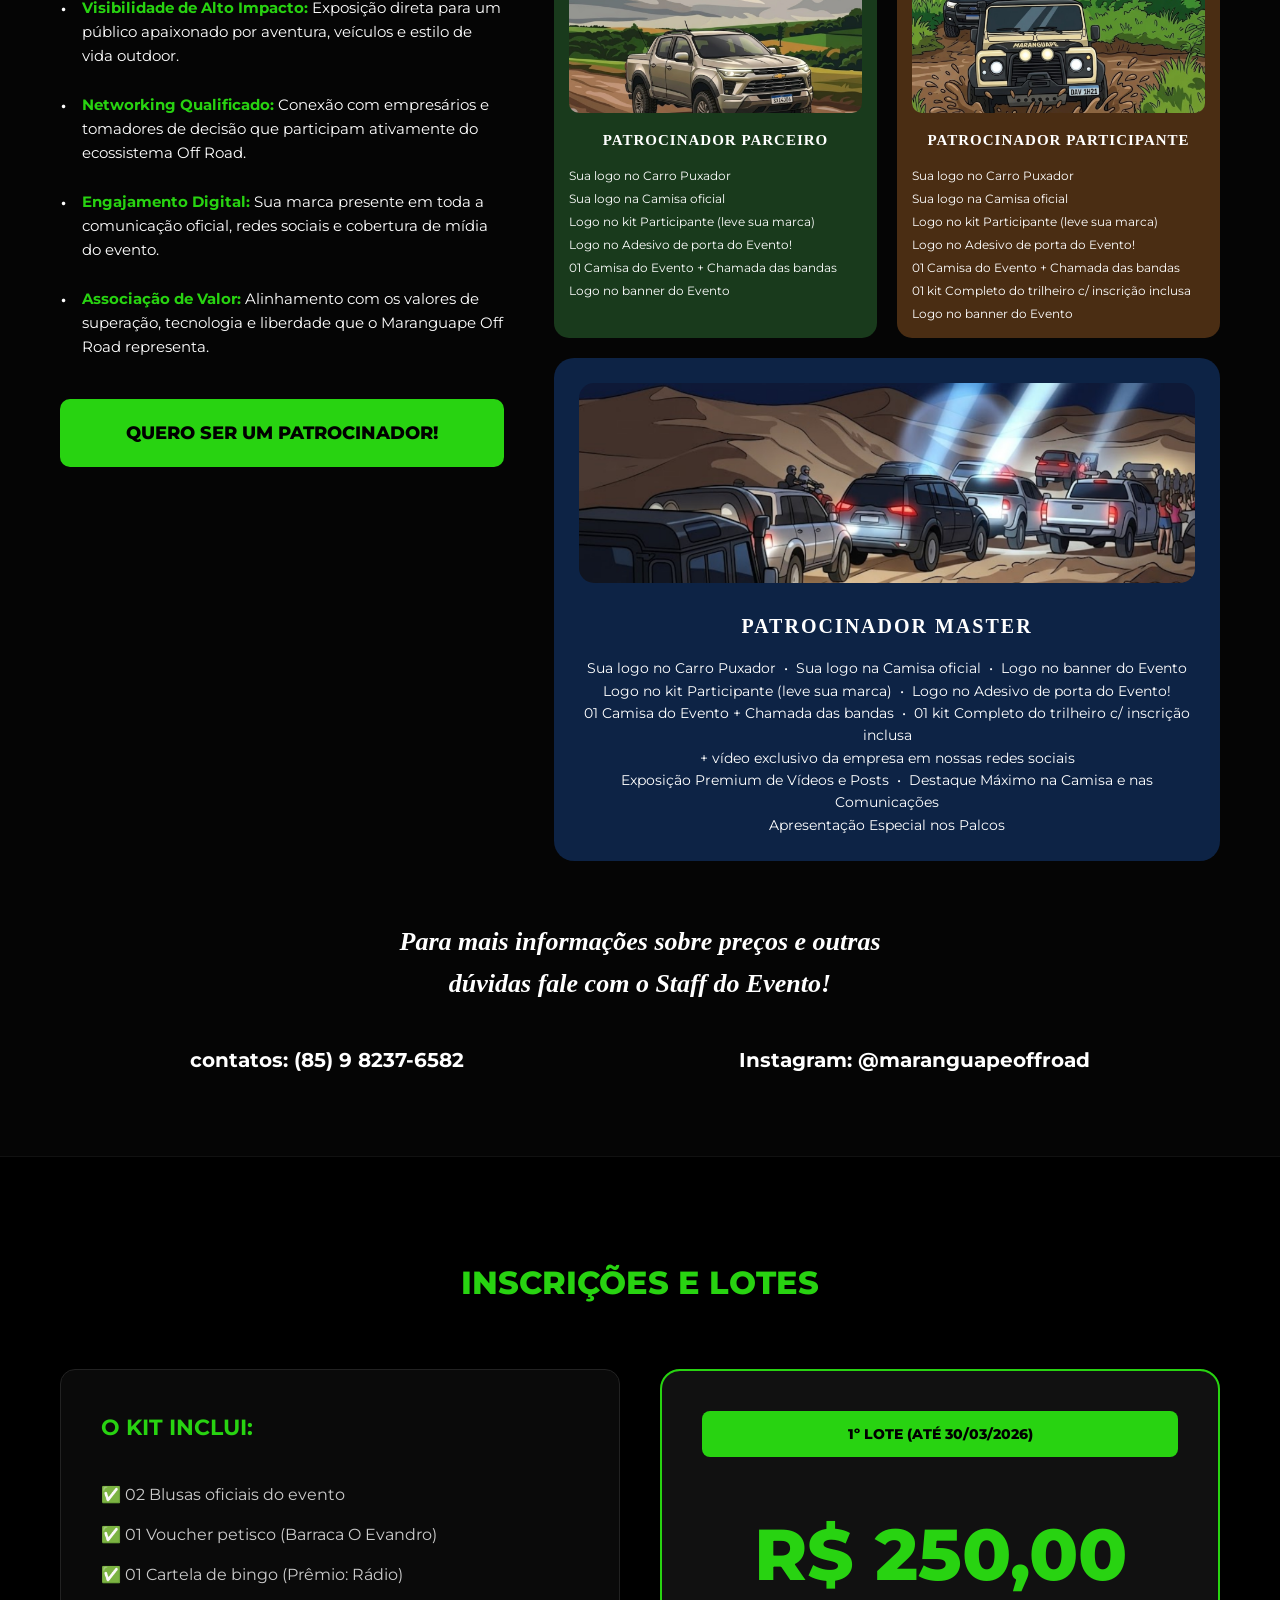
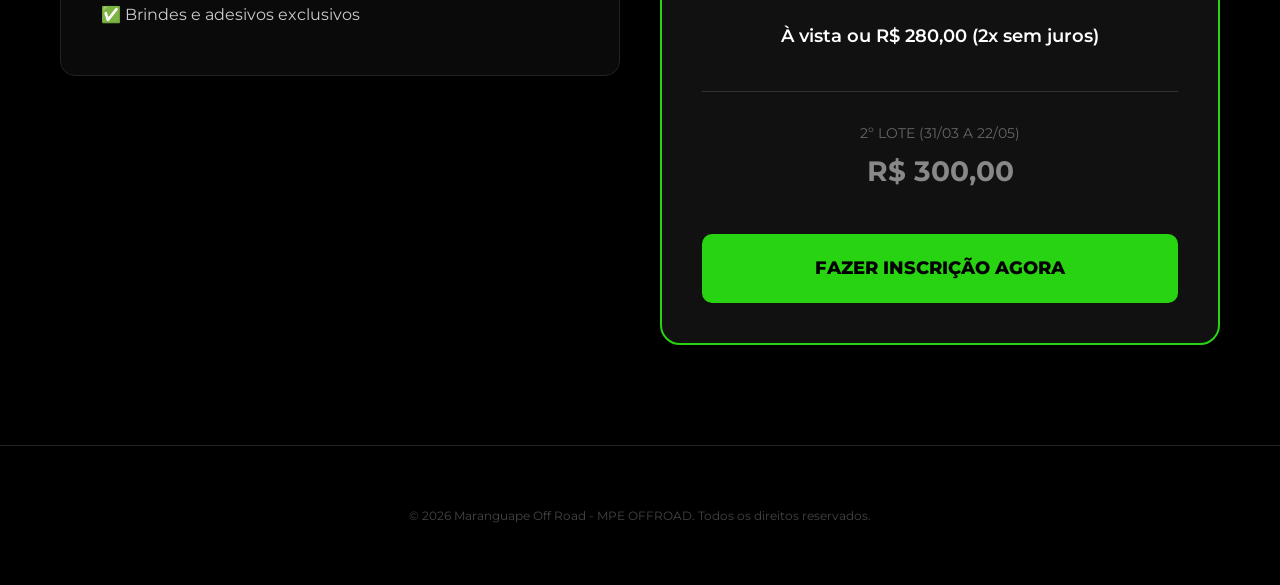
==== commit a2b4f654: "Update print statement from 'Hello' to 'Goodbye'" ====
--- a/index.html
+++ b/index.html
@@ -171,7 +171,7 @@
             src="mpeoffroad.png"
             alt="MPE Offroad"
             style="
-              max-width: 320px;
+              max-width: 160px;
               width: 90%;
               height: auto;
               transition: 0.3s;
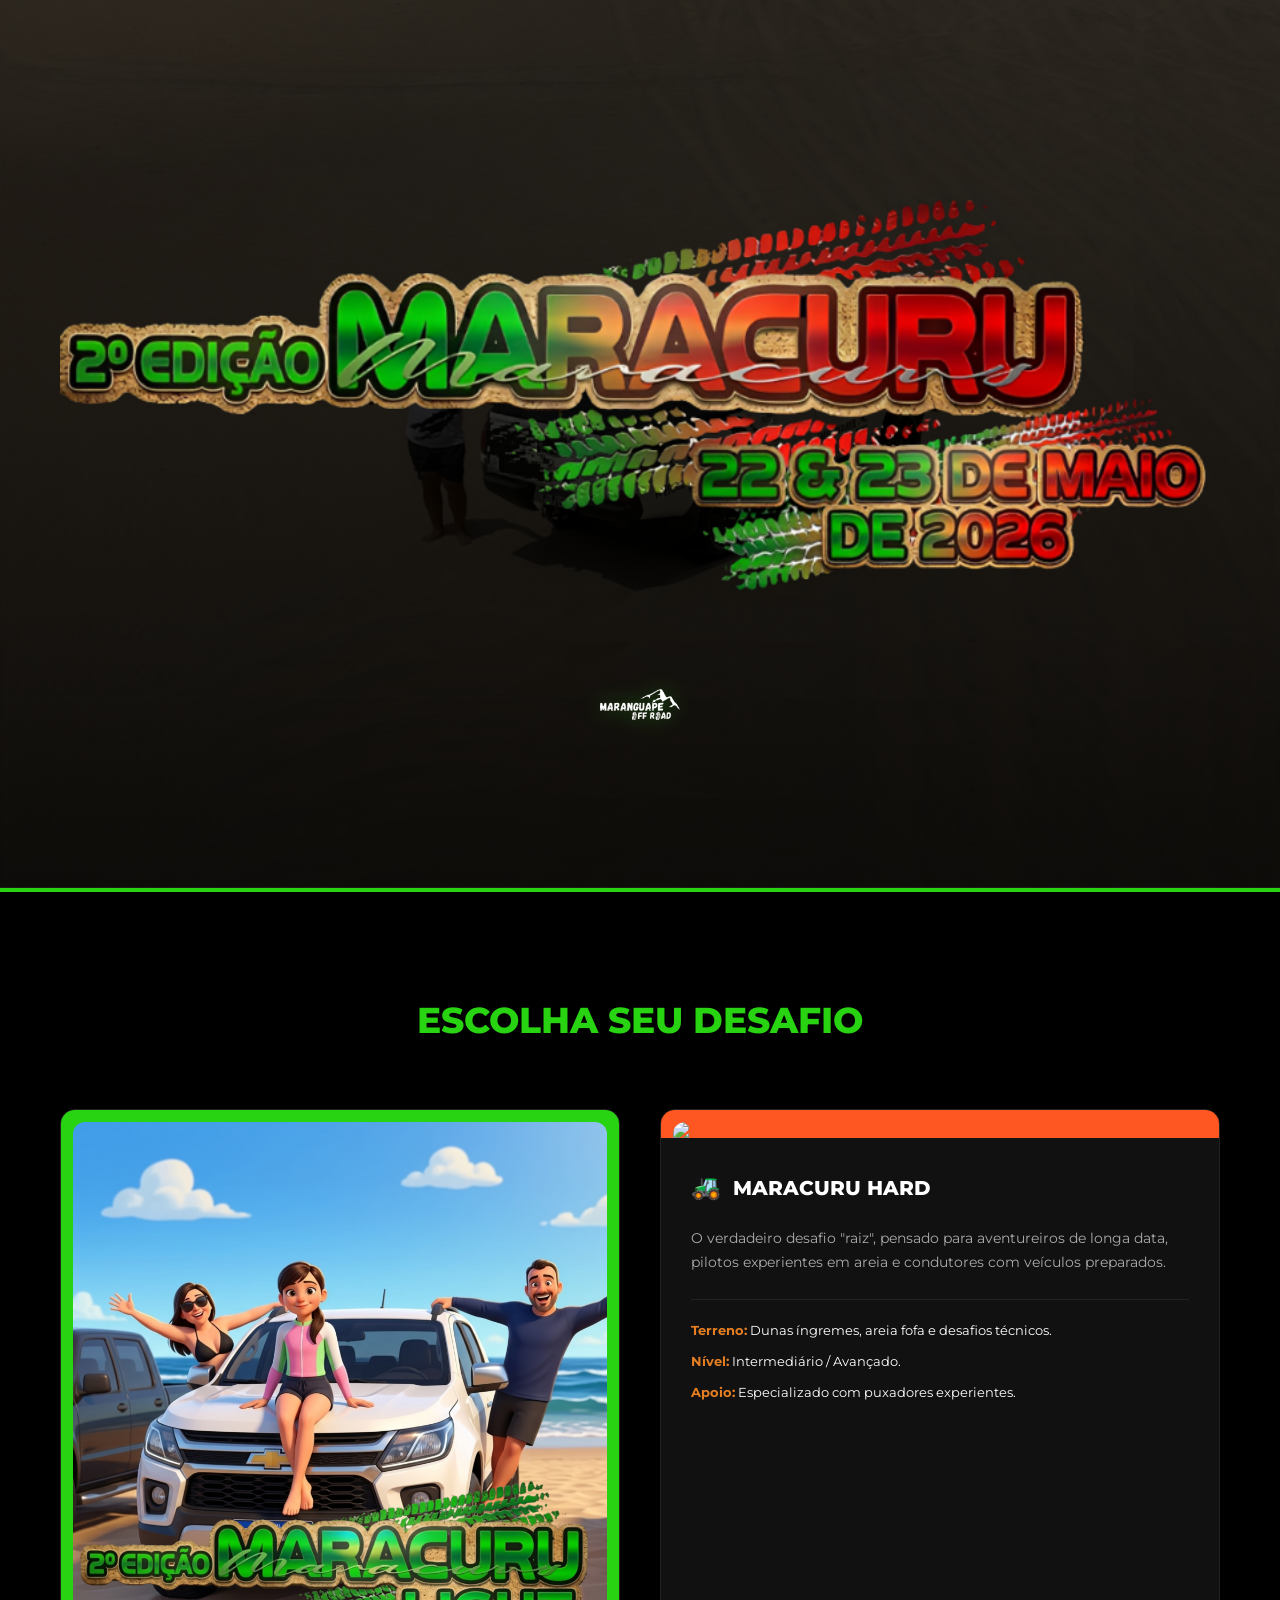
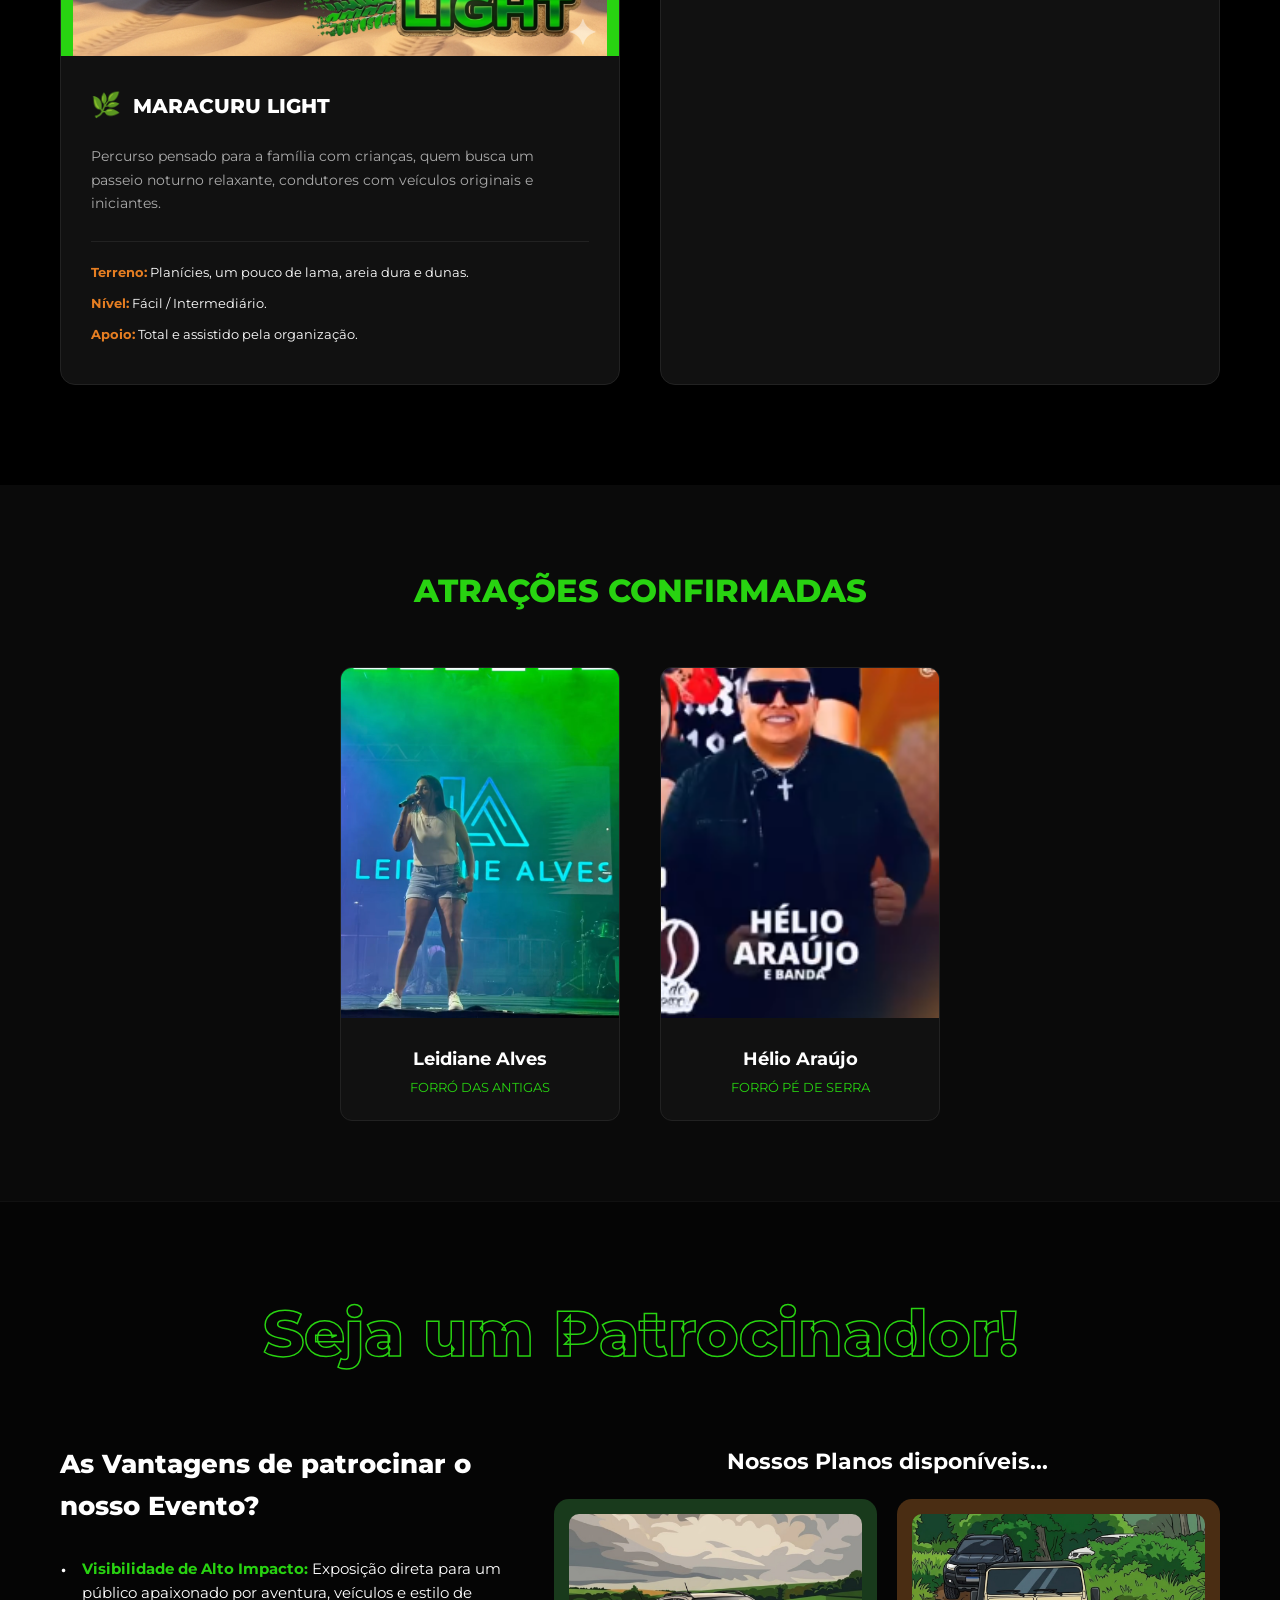
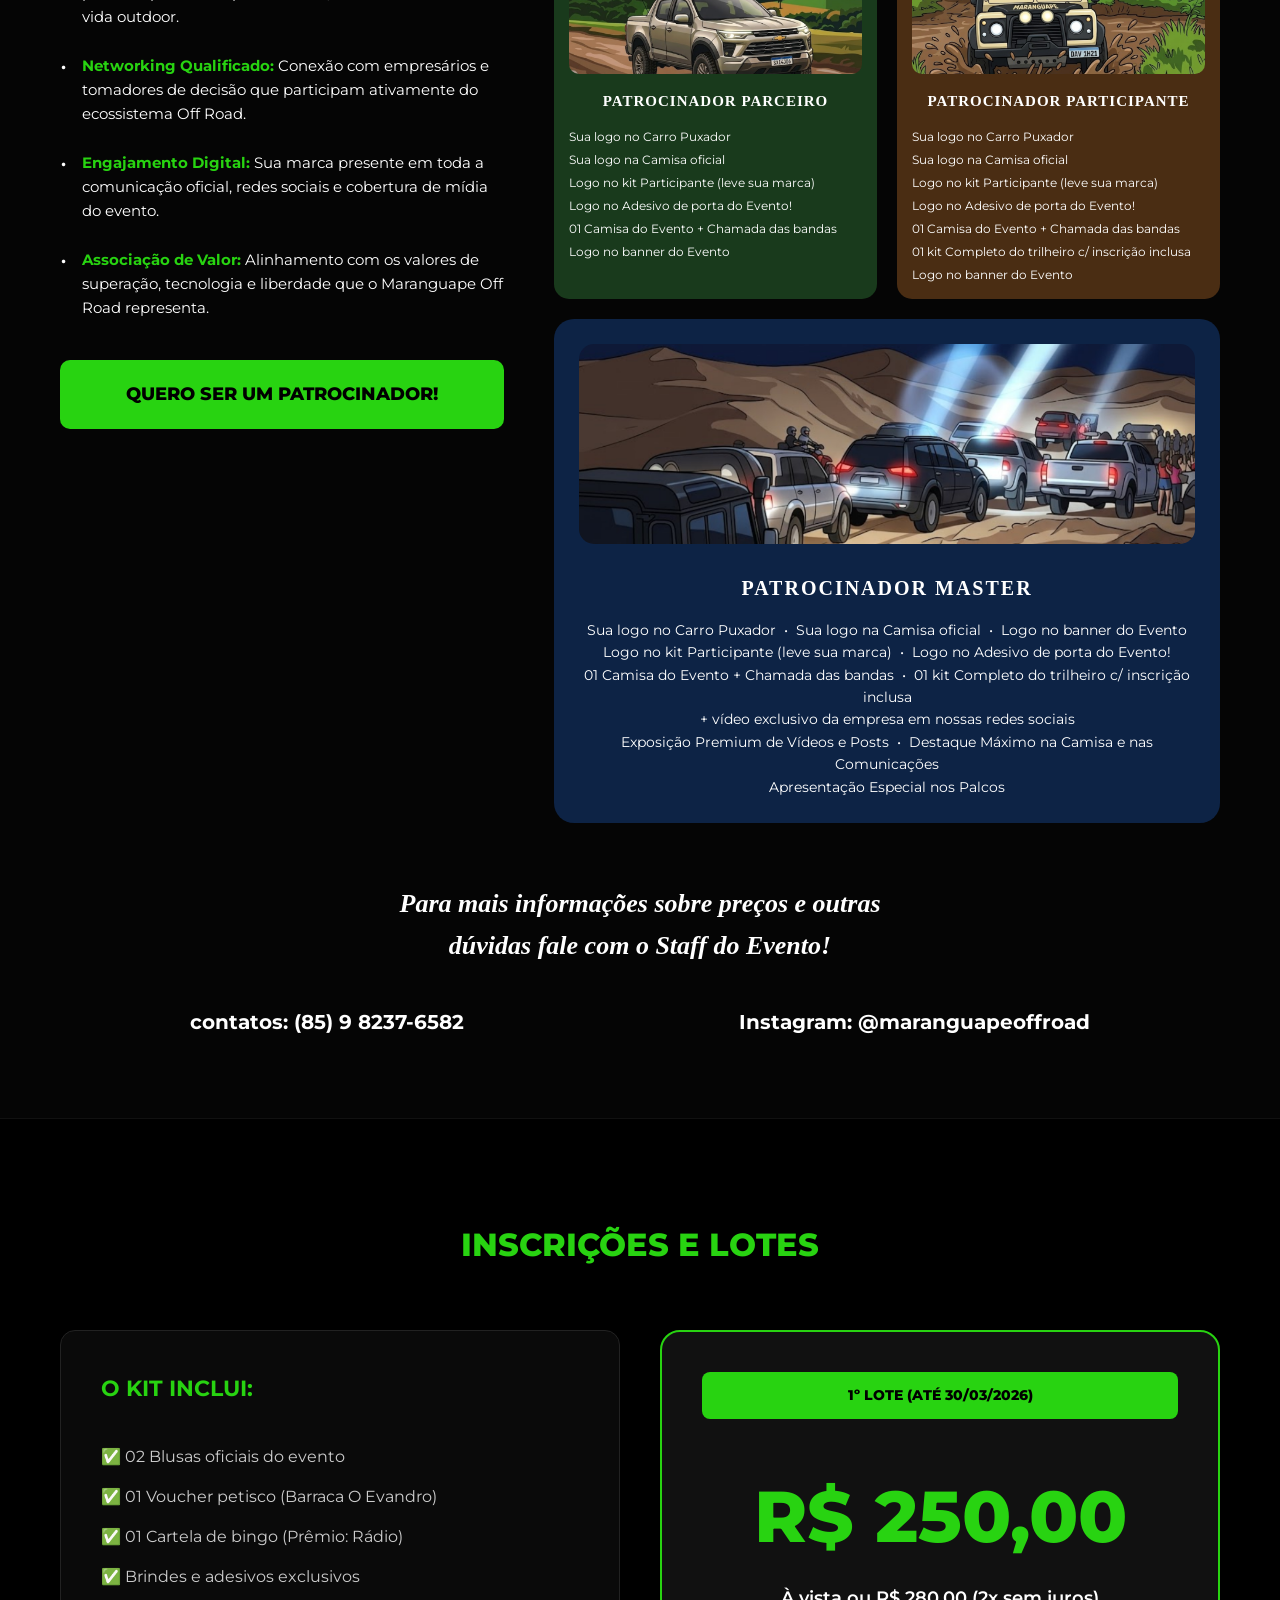
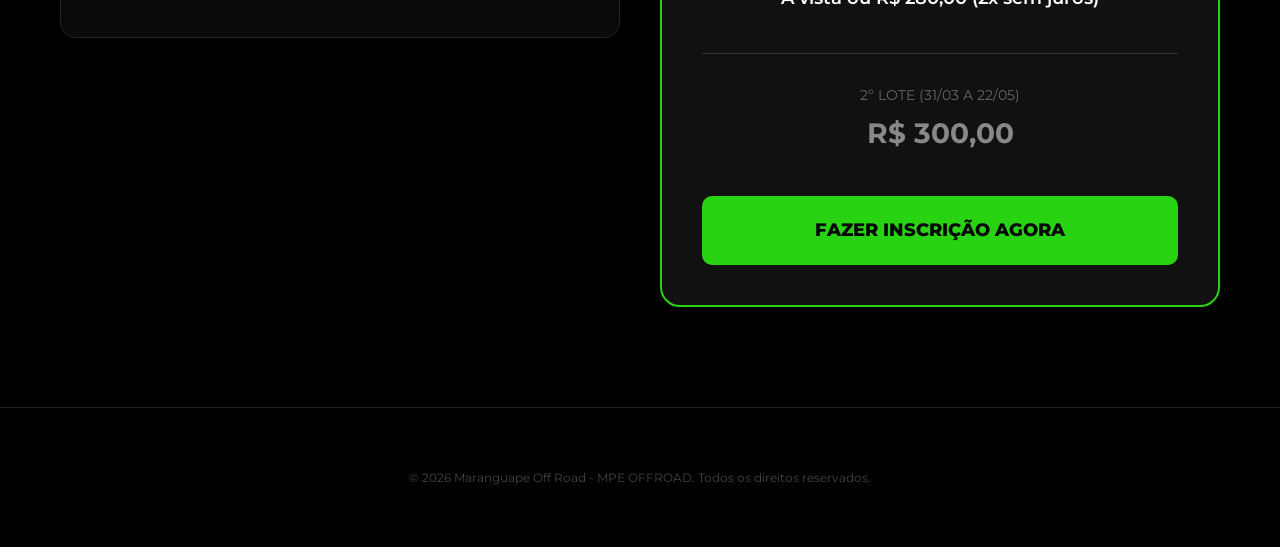
==== commit d28ba4a8: "Update fmt.Println message from 'Hello' to 'Goodbye'" ====
--- a/index.html
+++ b/index.html
@@ -171,7 +171,7 @@
             src="mpeoffroad.png"
             alt="MPE Offroad"
             style="
-              max-width: 160px;
+              max-width: 80px;
               width: 90%;
               height: auto;
               transition: 0.3s;
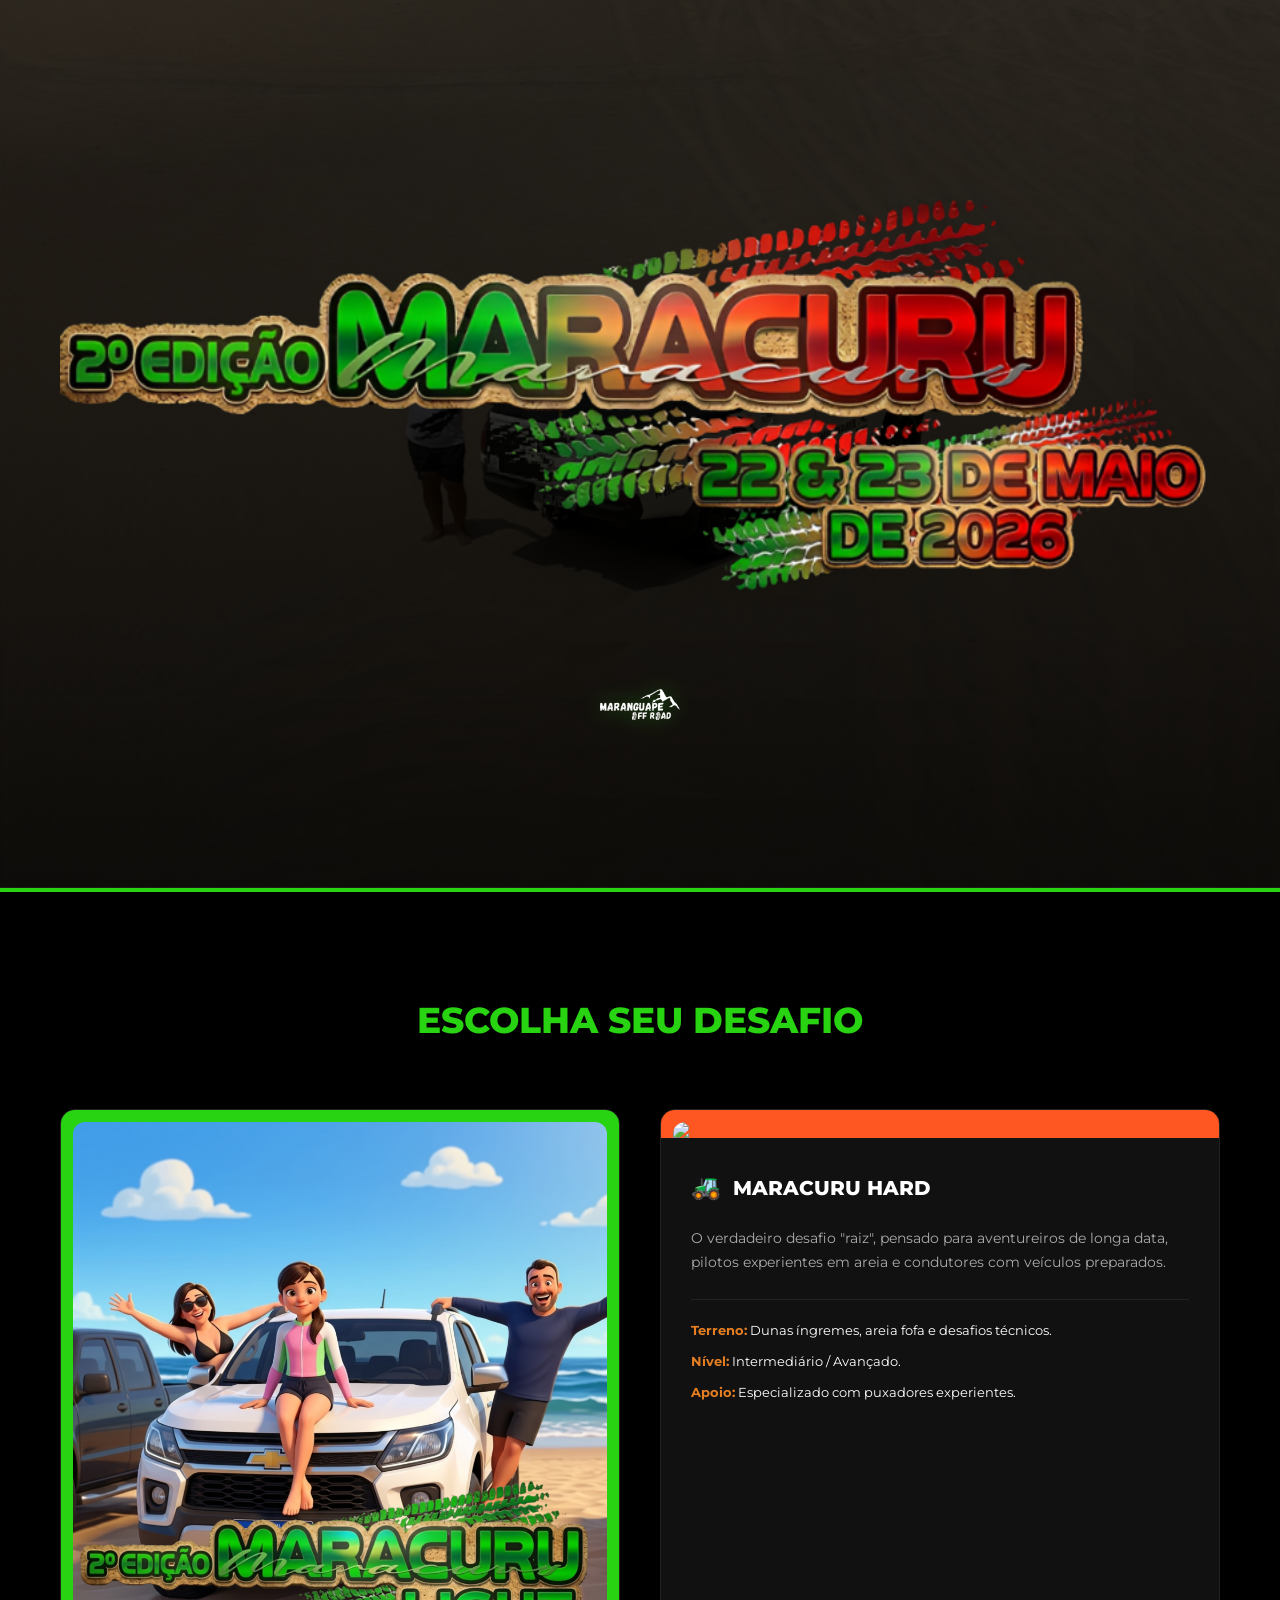
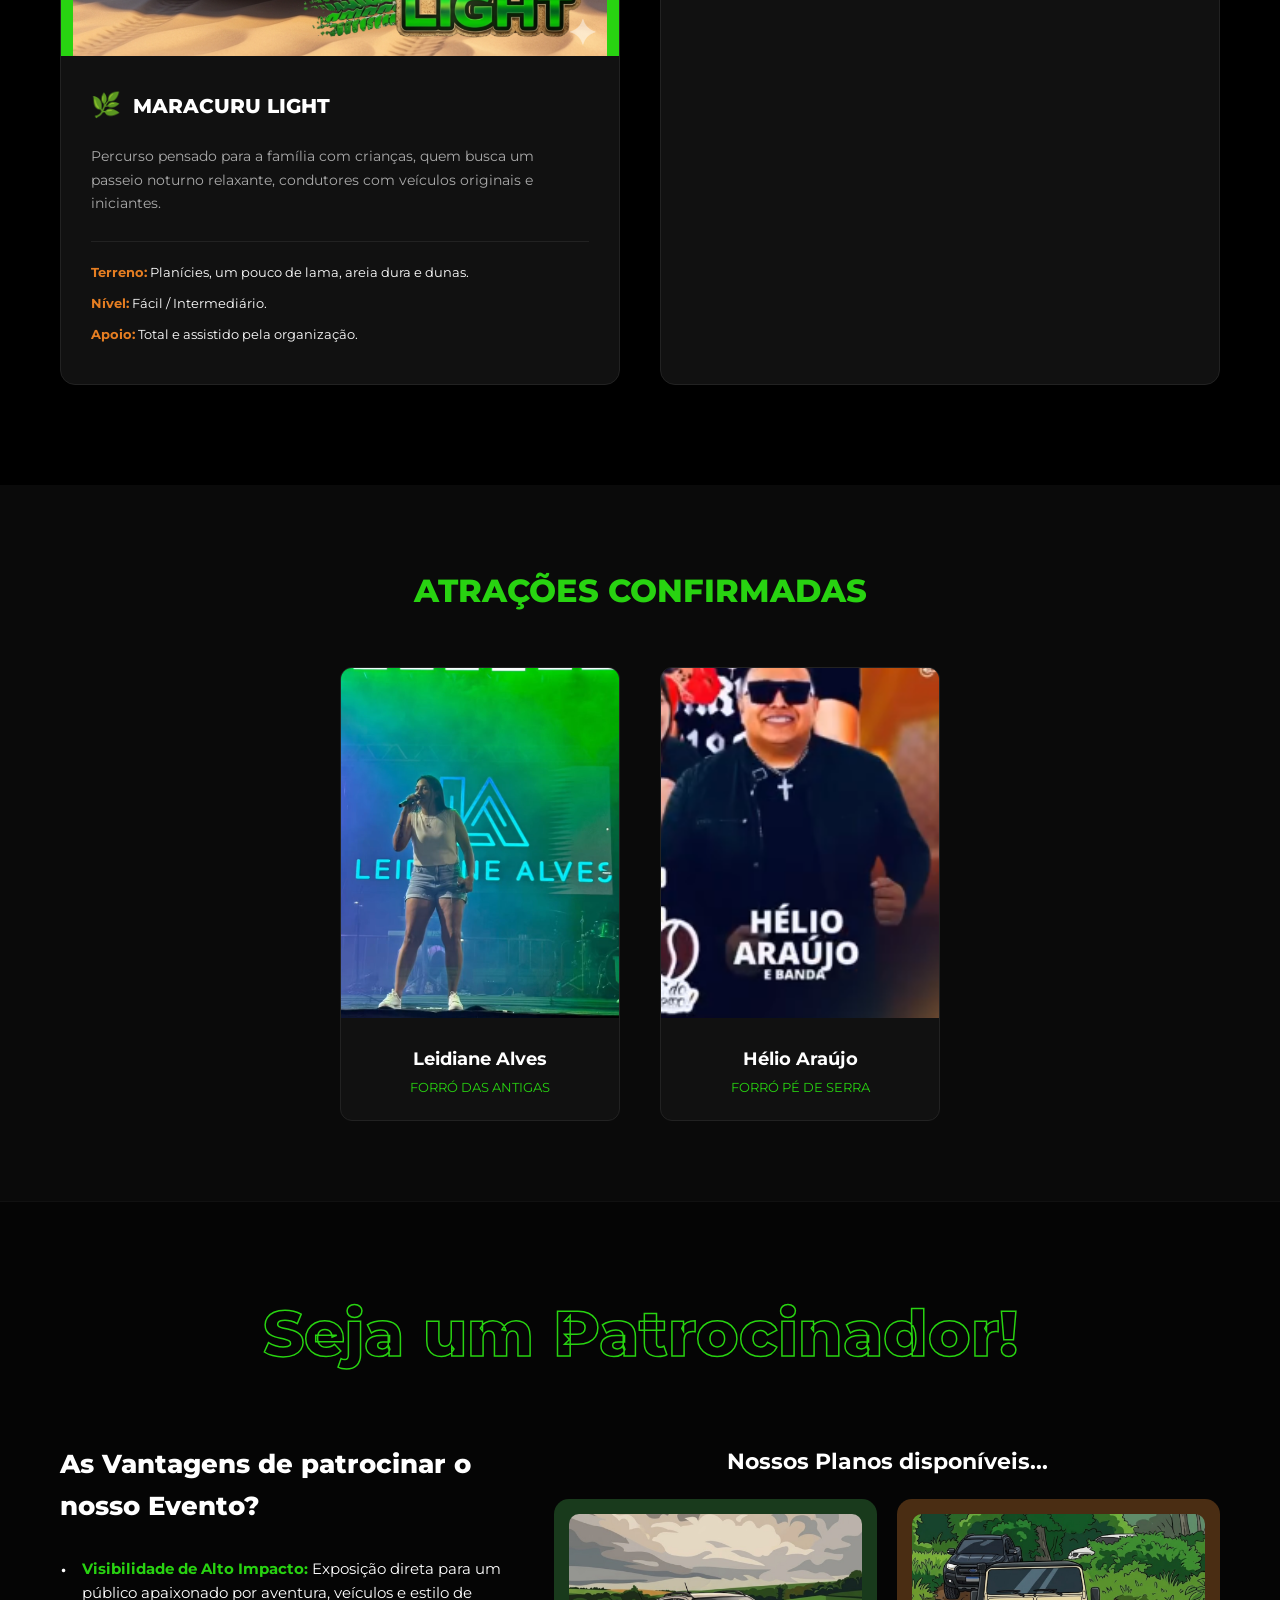
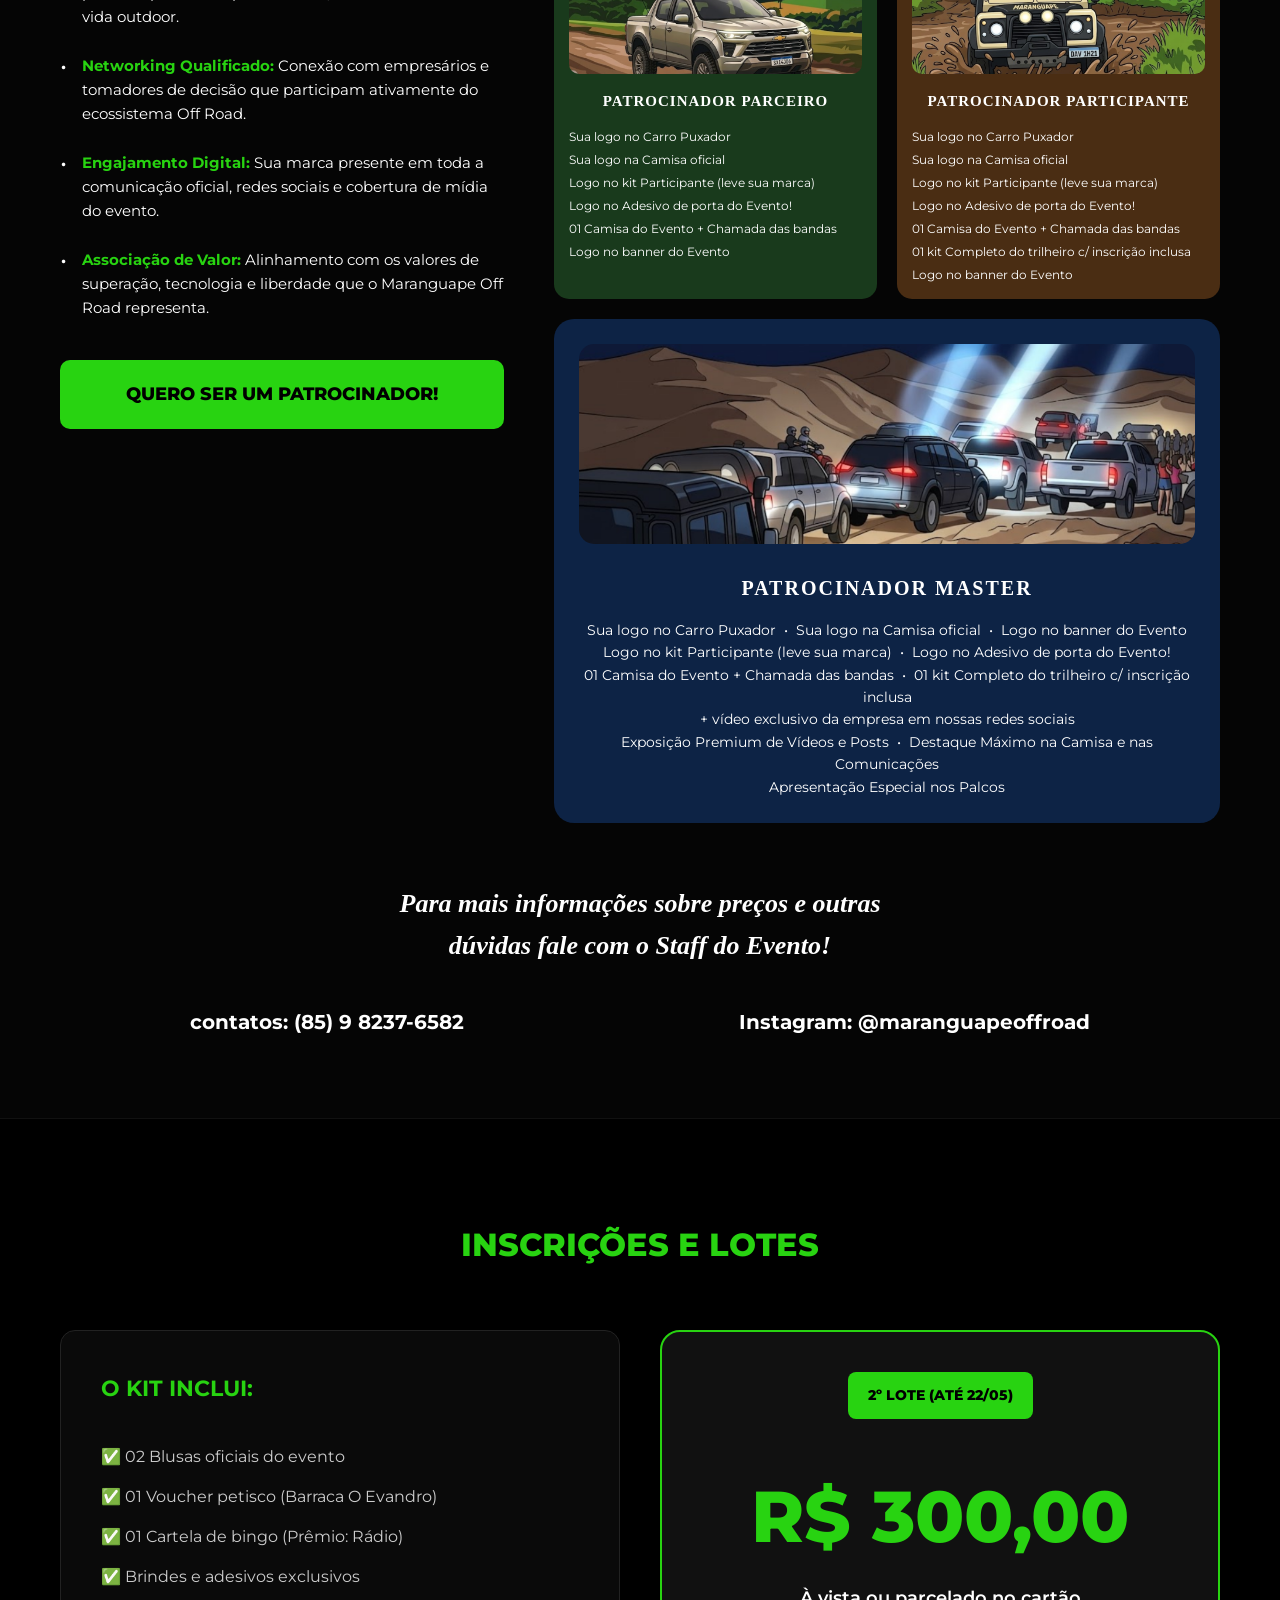
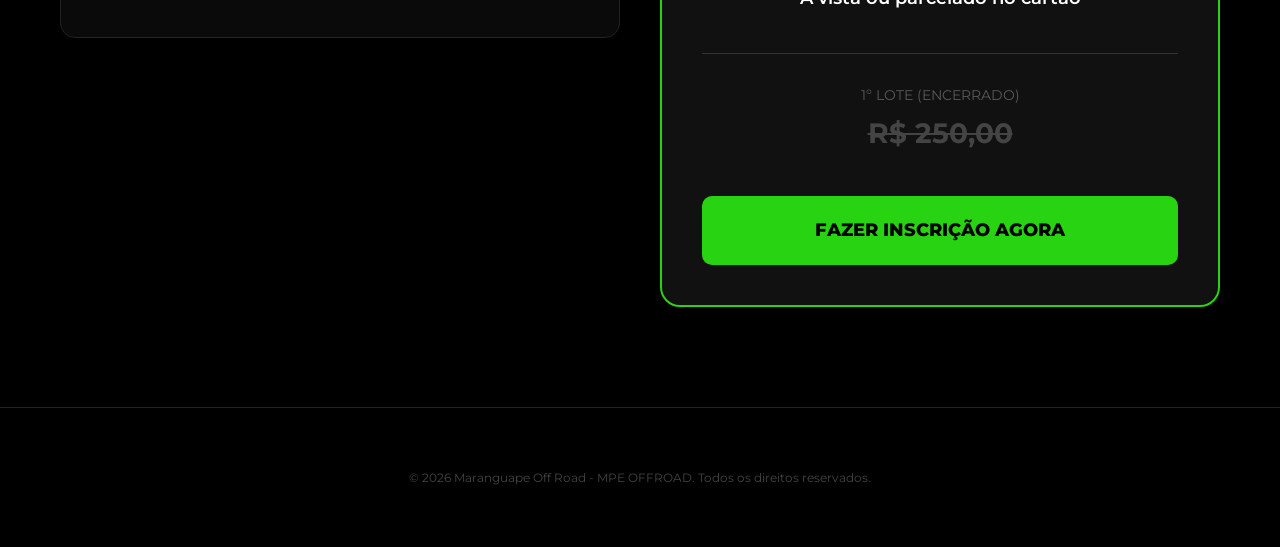
==== commit 37876ede: "Update index.html" ====
--- a/index.html
+++ b/index.html
@@ -3,7 +3,7 @@
   <head>
     <meta charset="UTF-8" />
     <meta name="viewport" content="width=device-width, initial-scale=1.0" />
-    <title>2ª Edição Maracuru - Desafio nas Dunas</title>
+    <title>2ª Edição Maracuru - Maranguape Off Road</title>
     <link rel="stylesheet" href="style.css" />
     <link
       href="https://fonts.googleapis.com/css2?family=Montserrat:wght@400;700;800&display=swap"
@@ -159,7 +159,7 @@
             src="maracurufinals.png"
             alt="2ª Edição Maracuru"
             style="
-              max-width: 1300px;
+              max-width: 2200px;
               width: 100%;
               height: auto;
               margin-bottom: 0px;
@@ -676,7 +676,7 @@
       </div>
     </section>
 
-    <section
+   <section
       id="lotes"
       style="padding: 100px 0; background: #000; border-top: 1px solid #111"
     >
@@ -727,20 +727,23 @@
               <li>✅ Brindes e adesivos exclusivos</li>
             </ul>
           </div>
+
           <div class="card-lote-estilo-foto">
+            
             <div
               style="
                 background: #28d311;
                 color: #000;
-                padding: 12px;
+                padding: 12px 20px;
                 border-radius: 8px;
                 font-weight: 800;
                 font-size: 14px;
                 margin-bottom: 40px;
                 text-transform: uppercase;
-              "
-            >
-              1º LOTE (Até 30/03/2026)
+                display: inline-block;
+              "
+            >
+              2º LOTE (Até 22/05)
             </div>
             <div
               style="
@@ -750,7 +753,7 @@
                 margin-bottom: 10px;
               "
             >
-              R$ 250,00
+              R$ 300,00
             </div>
             <p
               style="
@@ -760,26 +763,29 @@
                 margin-bottom: 40px;
               "
             >
-              À vista ou R$ 280,00 (2x sem juros)
+              À vista ou parcelado no cartão
             </p>
+            
             <hr
               style="border: 0; border-top: 1px solid #333; margin-bottom: 30px"
             />
-            <div style="margin-bottom: 40px">
+            
+            <div style="margin-bottom: 40px; opacity: 0.6;">
               <p
                 style="
-                  color: #666;
+                  color: #888;
                   font-size: 14px;
                   text-transform: uppercase;
                   margin-bottom: 5px;
                 "
               >
-                2º LOTE (31/03 a 22/05)
+                1º LOTE (Encerrado)
               </p>
-              <p style="color: #888; font-size: 28px; font-weight: 700">
-                R$ 300,00
+              <p style="color: #666; font-size: 28px; font-weight: 700; text-decoration: line-through;">
+                R$ 250,00
               </p>
             </div>
+            
             <a
               href="inscricao.html"
               class="btn-principal"
@@ -789,6 +795,8 @@
                 padding: 20px;
                 border-radius: 10px;
                 font-size: 18px;
+                display: block;
+                text-align: center;
               "
             >
               FAZER INSCRIÇÃO AGORA
